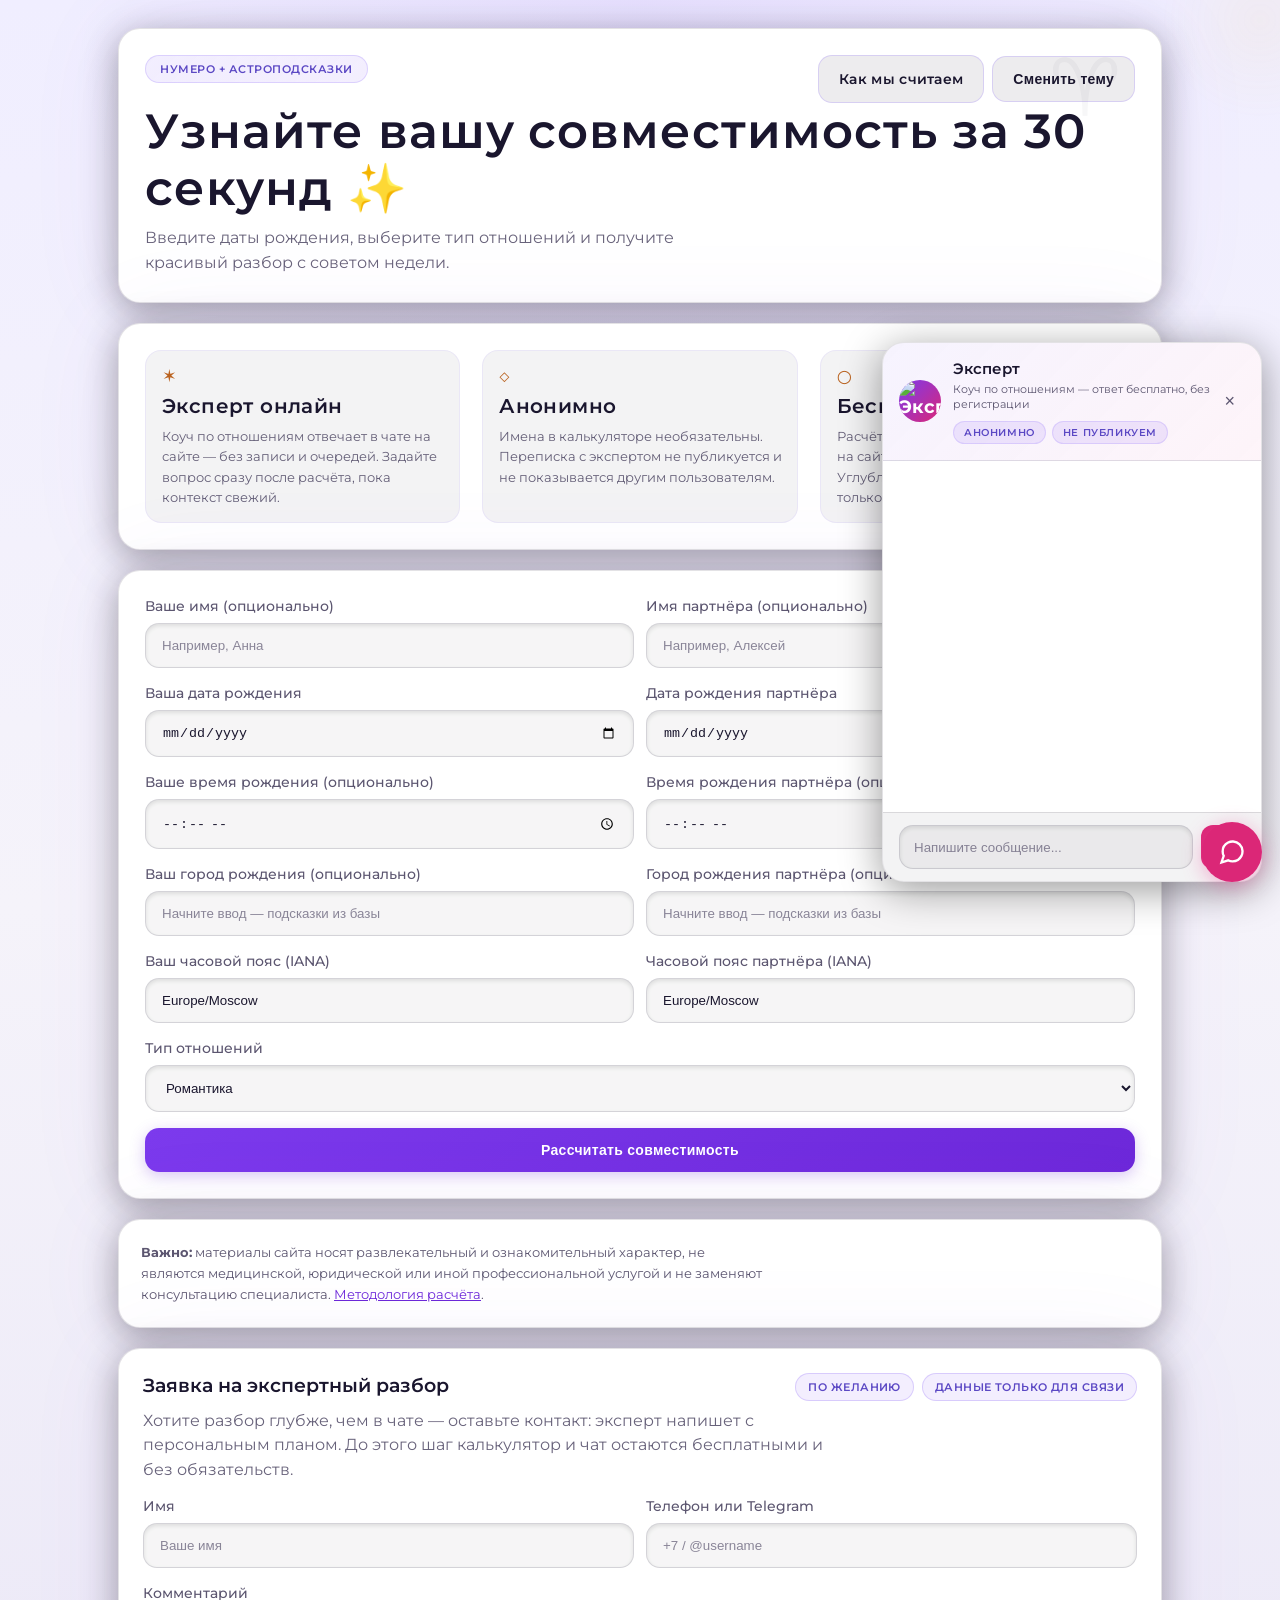
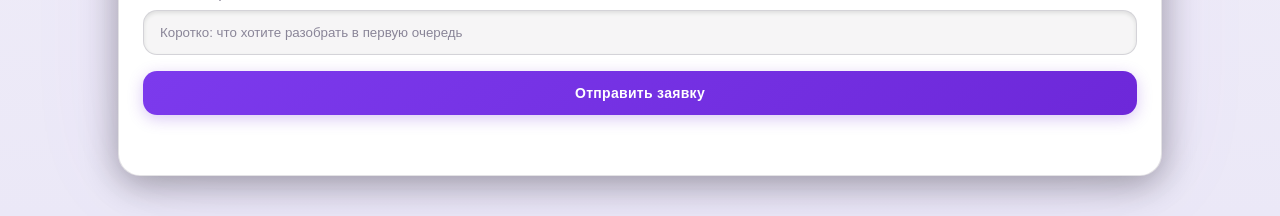
==== index.html @ fdc8dd28 "Add Vercel API functions 01" ====
<!doctype html>
<html lang="ru">
  <head>
    <meta charset="UTF-8" />
    <meta name="viewport" content="width=device-width, initial-scale=1.0" />
    <title>Калькулятор совместимости по дате рождения — астрология и нумерология</title>
    <meta
      name="description"
      content="Бесплатный расчёт совместимости пары: Swiss Ephemeris, аспекты планет, нумерология и китайский гороскоп. Совместимость по дате рождения онлайн."
    />
    <meta name="keywords" content="совместимость по дате рождения, синастрия онлайн, калькулятор совместимости, гороскоп совместимости, астрология пары" />
    <link rel="canonical" href="./index.html" />
    <meta property="og:title" content="Калькулятор совместимости по дате рождения" />
    <meta property="og:description" content="Расчёт совместимости: эфемериды, аспекты планет, нумерология и китайский цикл." />
    <meta property="og:type" content="website" />
    <meta name="twitter:card" content="summary_large_image" />
    <script type="application/ld+json">
      {
        "@context": "https://schema.org",
        "@graph": [
          {
            "@type": "WebApplication",
            "name": "Калькулятор совместимости по дате рождения",
            "applicationCategory": "LifestyleApplication",
            "operatingSystem": "Any",
            "offers": { "@type": "Offer", "price": "0", "priceCurrency": "RUB" },
            "description": "Онлайн-калькулятор совместимости пары с астрологическим расчётом по Swiss Ephemeris, нумерологией и китайским гороскопом."
          },
          {
            "@type": "FAQPage",
            "mainEntity": [
              {
                "@type": "Question",
                "name": "Нужно ли указывать время рождения?",
                "acceptedAnswer": {
                  "@type": "Answer",
                  "text": "Время необязательно: без него расчёт использует полдень по выбранному часовому поясу. Для более точных положений Луны и быстрых планет лучше указать время и верный часовой пояс."
                }
              },
              {
                "@type": "Question",
                "name": "Насколько точен результат?",
                "acceptedAnswer": {
                  "@type": "Answer",
                  "text": "Результат носит развлекательный и самопознавательный характер. Это не медицинское или юридическое заключение и не замена профессиональной психотерапии."
                }
              },
              {
                "@type": "Question",
                "name": "Как считается совместимость?",
                "acceptedAnswer": {
                  "@type": "Answer",
                  "text": "Используются эфемериды Swiss Ephemeris, аспекты между планетами двух карт, стихии знаков Солнца, нумерология и китайский цикл года. Подробности на странице «Как мы считаем»."
                }
              }
            ]
          }
        ]
      }
    </script>
    <link rel="preconnect" href="https://fonts.googleapis.com" />
    <link rel="preconnect" href="https://fonts.gstatic.com" crossorigin />
    <link
      href="https://fonts.googleapis.com/css2?family=Montserrat:ital,wght@0,400;0,500;0,600;0,700;1,400;1,500;1,600&display=swap"
      rel="stylesheet"
    />
    <script src="https://cdn.jsdelivr.net/npm/chart.js"></script>
    <script src="https://cdn.jsdelivr.net/npm/html2canvas@1.4.1/dist/html2canvas.min.js"></script>
    <script src="https://cdn.jsdelivr.net/npm/tsparticles@3/tsparticles.bundle.min.js"></script>
    <link rel="stylesheet" href="./styles.css" />
  </head>
  <body>
    <canvas id="particles"></canvas>
    <div class="decor-stars" id="decorStars"></div>
    <div class="decor-moon"></div>
    <main class="page">
      <section class="hero card no-print">
        <div class="hero-top">
          <p class="tag">Нумеро + астроподсказки</p>
          <div class="hero-actions">
            <a class="btn secondary" href="./methodology.html">Как мы считаем</a>
            <button id="themeToggle" class="btn secondary theme-toggle" type="button">
              Сменить тему
            </button>
          </div>
        </div>
        <h1>Узнайте вашу совместимость за 30 секунд ✨</h1>
        <p class="subtitle">
          Введите даты рождения, выберите тип отношений и получите красивый
          разбор с советом недели.
        </p>
      </section>

      <section class="expert-strip card no-print" aria-labelledby="expert-strip-title">
        <h2 id="expert-strip-title" class="visually-hidden">Почему остаются на сайте</h2>
        <div class="expert-strip-grid">
          <article class="expert-feature">
            <span class="expert-feature-icon" aria-hidden="true">✶</span>
            <h3 class="expert-feature-title">Эксперт онлайн</h3>
            <p class="expert-feature-text">
              Коуч по отношениям отвечает в чате на сайте — без записи и очередей. Задайте вопрос сразу после
              расчёта, пока контекст свежий.
            </p>
          </article>
          <article class="expert-feature">
            <span class="expert-feature-icon" aria-hidden="true">◇</span>
            <h3 class="expert-feature-title">Анонимно</h3>
            <p class="expert-feature-text">
              Имена в калькуляторе необязательны. Переписка с экспертом не публикуется и не показывается другим
              пользователям.
            </p>
          </article>
          <article class="expert-feature">
            <span class="expert-feature-icon" aria-hidden="true">○</span>
            <h3 class="expert-feature-title">Бесплатный первый шаг</h3>
            <p class="expert-feature-text">
              Расчёт совместимости и чат с экспертом на сайте — без оплаты и регистрации. Углублённый персональный
              разбор — только если сами оставите заявку.
            </p>
          </article>
        </div>
      </section>

      <section class="calculator card no-print">
        <form id="compatibilityForm" class="form">
          <div class="field-grid">
            <label class="field">
              <span>Ваше имя (опционально)</span>
              <input type="text" id="name1" placeholder="Например, Анна" />
            </label>
            <label class="field">
              <span>Имя партнёра (опционально)</span>
              <input type="text" id="name2" placeholder="Например, Алексей" />
            </label>
          </div>

          <div class="field-grid">
            <label class="field">
              <span>Ваша дата рождения</span>
              <input type="date" id="birth1" required />
            </label>
            <label class="field">
              <span>Дата рождения партнёра</span>
              <input type="date" id="birth2" required />
            </label>
          </div>
          <div class="field-grid">
            <label class="field">
              <span>Ваше время рождения (опционально)</span>
              <input type="time" id="birthTime1" />
            </label>
            <label class="field">
              <span>Время рождения партнёра (опционально)</span>
              <input type="time" id="birthTime2" />
            </label>
          </div>
          <div class="field-grid">
            <label class="field city-field">
              <span>Ваш город рождения (опционально)</span>
              <input type="text" id="city1" placeholder="Начните ввод — подсказки из базы" autocomplete="off" />
              <ul class="geo-suggest hidden" id="geoSuggest1" role="listbox"></ul>
            </label>
            <label class="field city-field">
              <span>Город рождения партнёра (опционально)</span>
              <input type="text" id="city2" placeholder="Начните ввод — подсказки из базы" autocomplete="off" />
              <ul class="geo-suggest hidden" id="geoSuggest2" role="listbox"></ul>
            </label>
          </div>
          <div class="field-grid">
            <label class="field">
              <span>Ваш часовой пояс (IANA)</span>
              <input type="text" id="timezone1" value="Europe/Moscow" required />
            </label>
            <label class="field">
              <span>Часовой пояс партнёра (IANA)</span>
              <input type="text" id="timezone2" value="Europe/Moscow" required />
            </label>
          </div>

          <label class="field">
            <span>Тип отношений</span>
            <select id="relationshipType">
              <option value="romance">Романтика</option>
              <option value="friendship">Дружба</option>
              <option value="business">Бизнес</option>
            </select>
          </label>

          <button type="submit" class="btn primary">
            Рассчитать совместимость
          </button>
        </form>
      </section>

      <section id="loaderSection" class="loader card hidden no-print" aria-live="polite">
        <div class="orb"></div>
        <h2>Считываем энергии...</h2>
        <p>Анализируем планеты, числа и ритмы вашей пары</p>
        <div class="progress"><div class="progress-bar" id="progressBar"></div></div>
      </section>

      <section id="resultSection" class="result card hidden">
        <header class="result-head">
          <div>
            <h2 id="resultTitle">💕 Совместимость: 0/100</h2>
            <p id="resultSubtitle"></p>
          </div>
          <div class="chart-wrap">
            <canvas id="scoreChart"></canvas>
          </div>
        </header>

        <div class="result-grid">
          <article class="info-block">
            <h3>🌟 Западная астрология</h3>
            <p id="westernText"></p>
          </article>
          <article class="info-block">
            <h3>🐉 Китайский гороскоп</h3>
            <p id="chineseText"></p>
          </article>
          <article class="info-block">
            <h3>🔢 Нумерология</h3>
            <p id="numerologyText"></p>
          </article>
          <article class="info-block">
            <h3>💫 Бонус-анализ</h3>
            <p id="bonusText"></p>
          </article>
        </div>

        <div class="result-grid">
          <article class="info-block">
            <h3>✅ Green Flags пары</h3>
            <ul id="greenFlagsList"></ul>
          </article>
          <article class="info-block">
            <h3>🚩 Red Flags пары</h3>
            <ul id="redFlagsList"></ul>
          </article>
          <article class="info-block">
            <h3>📊 Совместимость по сферам</h3>
            <p id="areasText"></p>
          </article>
          <article class="info-block">
            <h3>🌙 Лучшие дни месяца</h3>
            <div class="mini-chart-wrap">
              <canvas id="energyTrendChart"></canvas>
            </div>
            <ul id="bestDaysList"></ul>
          </article>
        </div>

        <div class="insights">
          <div>
            <h3>Сильные стороны</h3>
            <ul id="strengthsList"></ul>
          </div>
          <div>
            <h3>Зоны роста</h3>
            <ul id="growthList"></ul>
          </div>
          <div>
            <h3>Совет недели</h3>
            <p id="weeklyAdvice"></p>
          </div>
        </div>

        <div class="result-grid">
          <article class="info-block">
            <h3>🪐 Детали аспектов</h3>
            <p id="aspectsText"></p>
          </article>
          <article class="info-block">
            <h3>📈 Вектор совместимости</h3>
            <p id="vectorText"></p>
          </article>
          <article class="info-block">
            <h3>🗓️ Прогноз 3/6/12</h3>
            <p id="timelineText"></p>
          </article>
          <article class="info-block">
            <h3>🧭 Дополнительная динамика</h3>
            <p id="dynamicsText"></p>
          </article>
        </div>

        <div class="problem-solution">
          <h3>Что делать с частыми вопросами</h3>
          <div class="problem-grid">
            <article>
              <h4>«Мы ссоримся, но не понимаю почему»</h4>
              <p id="conflictTip"></p>
            </article>
            <article>
              <h4>«Есть ли серьёзные перспективы?»</h4>
              <p id="forecastTip"></p>
            </article>
            <article>
              <h4>«Интересно ради развлечения»</h4>
              <p id="funTip"></p>
            </article>
          </div>
        </div>

        <div class="pro-block">
          <h3>Что входит в расчёт на сервере</h3>
          <ul>
            <li>Эфемериды Swiss Ephemeris: Луна, Меркурий, Венера, Марс, Юпитер, Сатурн и аспекты между картами</li>
            <li>Стихии знаков Солнца и нумерология (ЧЖП, судьба по имени)</li>
            <li>Китайский цикл года и блоки по сферам отношений</li>
          </ul>
        </div>

        <div class="actions">
          <button id="shareBtn" class="btn secondary" type="button">Поделиться ссылкой</button>
          <button id="copyLinkBtn" class="btn secondary" type="button">Копировать ссылку на расчёт</button>
          <button id="printPdfBtn" class="btn secondary" type="button">Печать / PDF</button>
          <button id="downloadPngBtn" class="btn secondary" type="button">Скачать PNG</button>
          <button id="expertBtn" class="btn accent" type="button">
            Полный разбор у эксперта (заявка)
          </button>
        </div>
        <p class="freemium-hint">
          Расчёт и карточка результата — бесплатно. Чат с экспертом на сайте — тоже без оплаты: можно уточнить сомнения
          и не уходить с пустыми руками. Углублённый разбор «под ключ» — по желанию, через заявку; PNG и печать для
          сохранения снимка результата.
        </p>
      </section>

      <footer class="site-disclaimer card">
        <p>
          <strong>Важно:</strong> материалы сайта носят развлекательный и ознакомительный характер, не являются
          медицинской, юридической или иной профессиональной услугой и не заменяют консультацию специалиста.
          <a href="./methodology.html">Методология расчёта</a>.
        </p>
      </footer>

      <section class="crm card no-print">
        <div class="crm-head">
          <h3>Заявка на экспертный разбор</h3>
          <div class="trust-pills" role="list">
            <span class="trust-pill" role="listitem">По желанию</span>
            <span class="trust-pill" role="listitem">Данные только для связи</span>
          </div>
        </div>
        <p class="subtitle crm-lead">
          Хотите разбор глубже, чем в чате — оставьте контакт: эксперт напишет с персональным планом. До этого шаг
          калькулятор и чат остаются бесплатными и без обязательств.
        </p>
        <form id="crmForm" class="form">
          <div class="field-grid">
            <label class="field">
              <span>Имя</span>
              <input type="text" id="crmName" required placeholder="Ваше имя" />
            </label>
            <label class="field">
              <span>Телефон или Telegram</span>
              <input type="text" id="crmContact" required placeholder="+7 / @username" />
            </label>
          </div>
          <label class="field">
            <span>Комментарий</span>
            <input
              type="text"
              id="crmMessage"
              placeholder="Коротко: что хотите разобрать в первую очередь"
            />
          </label>
          <button type="submit" class="btn primary">Отправить заявку</button>
          <p id="crmStatus" class="status-text"></p>
        </form>
      </section>

      <div id="chatHint" class="chat-hint no-print">
        Эксперт онлайн · бесплатно · можно без имени в расчёте
      </div>
      <button id="chatToggle" class="chat-toggle no-print" aria-label="Открыть чат">
        <svg viewBox="0 0 24 24" width="28" height="28" fill="none" stroke="currentColor" stroke-width="2">
          <path d="M21 11.5a8.38 8.38 0 0 1-.9 3.8 8.5 8.5 0 0 1-7.6 4.7 8.38 8.38 0 0 1-3.8-.9L3 21l1.9-5.7a8.38 8.38 0 0 1-.9-3.8 8.5 8.5 0 0 1 4.7-7.6 8.38 8.38 0 0 1 3.8-.9h.5a8.48 8.48 0 0 1 8 8v.5z"/>
        </svg>
      </button>

      <div id="chatPanel" class="chat-panel hidden no-print" aria-live="polite">
        <header class="chat-header">
          <div class="chat-avatar">
            <img src="https://images.unsplash.com/photo-1573496359142-b8d87734a5a2?w=100&h=100&fit=crop&crop=face" alt="Эксперт" />
          </div>
          <div class="chat-title">
            <h4>Эксперт</h4>
            <p>Коуч по отношениям — ответ бесплатно, без регистрации</p>
            <div class="chat-trust-row" aria-hidden="true">
              <span class="chat-trust-pill">Анонимно</span>
              <span class="chat-trust-pill">Не публикуем</span>
            </div>
          </div>
          <button id="chatClose" class="chat-close">×</button>
        </header>
        <div id="chatMessages" class="chat-messages"></div>
        <form id="chatForm" class="chat-input">
          <input type="text" id="chatInput" placeholder="Напишите сообщение..." />
          <button type="submit" class="chat-send" aria-label="Отправить">
            <svg viewBox="0 0 24 24" width="20" height="20" fill="none" stroke="currentColor" stroke-width="2">
              <line x1="22" y1="2" x2="11" y2="13"/><polygon points="22 2 15 22 11 13 2 9 22 2"/>
            </svg>
          </button>
        </form>
      </div>
    </main>

    <script src="./script.js"></script>
  </body>
</html>
---- styles.css ----
:root {
  --font-body: "Montserrat", system-ui, -apple-system, sans-serif;
  --bg: #06040e;
  --bg-grad-1: #0c0722;
  --bg-grad-2: #10082c;
  --card: rgba(18, 12, 42, 0.88);
  --text: #ebe7f7;
  --muted: #9a94b8;
  --card-border: rgba(167, 139, 250, 0.14);
  --soft-surface: rgba(139, 92, 246, 0.07);
  --input-bg: rgba(255, 255, 255, 0.045);
  --input-border: rgba(167, 139, 250, 0.22);
  --secondary-btn-bg: rgba(139, 92, 246, 0.12);
  --secondary-btn-text: #ebe7f7;
  --tag-text: #d4c4ff;
  --primary: #b19cff;
  --primary-glow: #9b7bed;
  --accent: #f472b6;
  --accent-glow: #ec4899;
  --ok: #34d399;
  --danger: #fb923c;
  --gold: #e8c76a;
  --violet: #9b7bed;
  --mystic-glow: rgba(155, 123, 237, 0.12);
  --radius-card: 22px;
  --space-page: clamp(16px, 4vw, 28px);
}

[data-theme="light"] {
  --bg: #f5f3fa;
  --bg-grad-1: #f0eeff;
  --bg-grad-2: #e8e5ff;
  --card: #ffffff;
  --text: #1a162e;
  --muted: #5c5670;
  --card-border: rgba(26, 22, 46, 0.12);
  --soft-surface: rgba(26, 22, 46, 0.05);
  --input-bg: rgba(26, 22, 46, 0.04);
  --input-border: rgba(26, 22, 46, 0.15);
  --secondary-btn-bg: rgba(26, 22, 46, 0.08);
  --secondary-btn-text: #1a162e;
  --tag-text: #5b48c4;
  --primary: #6d28d9;
  --primary-glow: #7c3aed;
  --accent: #be185d;
  --accent-glow: #db2777;
  --ok: #047857;
  --danger: #c2410c;
  --gold: #b45309;
  --violet: #6d28d9;
}

* {
  box-sizing: border-box;
}

body {
  margin: 0;
  font-family: var(--font-body);
  background:
    radial-gradient(ellipse 100% 70% at 50% -15%, var(--mystic-glow), transparent 55%),
    radial-gradient(ellipse 60% 45% at 100% 30%, rgba(236, 72, 153, 0.06), transparent),
    radial-gradient(ellipse 50% 40% at 0% 80%, rgba(139, 92, 246, 0.08), transparent),
    linear-gradient(165deg, var(--bg-grad-1) 0%, var(--bg) 42%, #030208 100%);
  color: var(--text);
  min-height: 100vh;
  min-height: 100dvh;
  transition: background 0.4s ease, color 0.3s ease;
  text-align: start;
  text-rendering: optimizeLegibility;
  -webkit-font-smoothing: antialiased;
  padding-left: env(safe-area-inset-left, 0);
  padding-right: env(safe-area-inset-right, 0);
}

[data-theme="light"] body {
  background:
    radial-gradient(ellipse 90% 60% at 50% 0%, rgba(139, 92, 246, 0.08), transparent 50%),
    linear-gradient(180deg, var(--bg-grad-1) 0%, var(--bg) 50%, #ebe8f7 100%);
}

.mystic-body {
  position: relative;
}

#particles {
  position: fixed;
  inset: 0;
  z-index: 0;
}

.page {
  position: relative;
  z-index: 1;
  max-width: 1100px;
  margin: 0 auto;
  padding: var(--space-page);
  padding-bottom: max(40px, env(safe-area-inset-bottom, 0px));
  display: grid;
  gap: clamp(14px, 3vw, 20px);
}

.inner-page {
  max-width: 720px;
  gap: clamp(12px, 2.5vw, 18px);
}

.inner-page-header {
  padding: clamp(18px, 4vw, 26px);
}

.nav-row {
  display: flex;
  justify-content: space-between;
  align-items: center;
  gap: 12px;
  flex-wrap: wrap;
  margin-bottom: 12px;
}

.nav-back {
  color: var(--muted);
  text-decoration: none;
  font-size: 14px;
  font-weight: 500;
  transition: color 0.2s ease;
}

.nav-back:hover {
  color: var(--primary);
}

.btn-compact {
  padding: 10px 16px;
  font-size: 13px;
}

.page-title {
  font-family: var(--font-body);
  font-weight: 600;
  font-size: clamp(1.85rem, 5.5vw, 2.5rem);
  letter-spacing: 0.02em;
  line-height: 1.2;
  margin-bottom: 12px;
  background: linear-gradient(135deg, var(--text) 0%, var(--gold) 120%);
  -webkit-background-clip: text;
  background-clip: text;
  color: transparent;
}

[data-theme="light"] .page-title {
  background: linear-gradient(135deg, #1a162e 0%, #6d28d9 100%);
  -webkit-background-clip: text;
  background-clip: text;
}

.prose-intro {
  text-align: start;
  max-width: 52ch;
}

.content-section {
  padding: clamp(16px, 3.5vw, 22px);
}

.section-heading {
  font-family: var(--font-body);
  font-size: clamp(1.35rem, 3.5vw, 1.55rem);
  font-weight: 600;
  letter-spacing: 0.03em;
  color: var(--gold);
  margin-bottom: 12px;
}

.prose {
  font-size: 15px;
  line-height: 1.65;
  color: var(--muted);
  text-align: start;
  max-width: 65ch;
}

.prose p {
  margin: 0 0 12px;
}

.prose p:last-child {
  margin-bottom: 0;
}

.prose strong {
  color: var(--text);
  font-weight: 600;
}

.inner-footer {
  padding: 16px 20px;
  text-align: start;
}

.muted-small {
  font-size: 14px;
  margin: 0;
}

.muted-small a {
  color: var(--primary);
  text-decoration: none;
  font-weight: 500;
}

.muted-small a:hover {
  text-decoration: underline;
}

.visually-hidden {
  position: absolute;
  width: 1px;
  height: 1px;
  padding: 0;
  margin: -1px;
  overflow: hidden;
  clip: rect(0, 0, 0, 0);
  white-space: nowrap;
  border: 0;
}

.expert-strip {
  padding: clamp(18px, 4vw, 26px);
  border: 1px solid rgba(167, 139, 250, 0.22);
  background: linear-gradient(
    155deg,
    rgba(139, 92, 246, 0.12) 0%,
    rgba(20, 14, 45, 0.65) 45%,
    rgba(236, 72, 153, 0.06) 100%
  );
}

.expert-strip-grid {
  display: grid;
  grid-template-columns: repeat(3, 1fr);
  gap: clamp(14px, 3vw, 22px);
}

.expert-feature {
  position: relative;
  padding: 14px 14px 14px 16px;
  border-radius: 16px;
  background: var(--soft-surface);
  border: 1px solid rgba(167, 139, 250, 0.12);
  text-align: start;
}

.expert-feature-icon {
  display: inline-block;
  font-size: 1.1rem;
  color: var(--gold);
  opacity: 0.9;
  margin-bottom: 8px;
  letter-spacing: 0.08em;
}

.expert-feature-title {
  font-family: var(--font-body);
  font-size: clamp(1.05rem, 2.8vw, 1.22rem);
  font-weight: 600;
  letter-spacing: 0.02em;
  color: var(--text);
  margin: 0 0 8px;
}

.expert-feature-text {
  margin: 0;
  font-size: 13px;
  line-height: 1.58;
  color: var(--muted);
  opacity: 0.95;
}

.crm-head {
  display: flex;
  flex-wrap: wrap;
  align-items: flex-start;
  justify-content: space-between;
  gap: 12px;
  margin-bottom: 8px;
}

.crm-head h3 {
  margin: 0;
}

.trust-pills {
  display: flex;
  flex-wrap: wrap;
  gap: 8px;
  align-items: center;
}

.trust-pill {
  font-size: 11px;
  font-weight: 600;
  letter-spacing: 0.04em;
  text-transform: uppercase;
  padding: 6px 12px;
  border-radius: 999px;
  border: 1px solid rgba(167, 139, 250, 0.35);
  background: rgba(139, 92, 246, 0.1);
  color: var(--tag-text);
}

.crm-lead {
  margin-top: 6px !important;
}

.chat-trust-row {
  display: flex;
  flex-wrap: wrap;
  gap: 6px;
  margin-top: 8px;
}

.chat-trust-pill {
  font-size: 10px;
  font-weight: 600;
  letter-spacing: 0.06em;
  text-transform: uppercase;
  padding: 4px 10px;
  border-radius: 999px;
  border: 1px solid rgba(167, 139, 250, 0.28);
  background: rgba(139, 92, 246, 0.12);
  color: var(--tag-text);
}

@media (max-width: 768px) {
  .expert-strip-grid {
    grid-template-columns: 1fr;
  }

  .crm-head {
    flex-direction: column;
  }
}

.mystic-stars-static {
  position: fixed;
  inset: 0;
  pointer-events: none;
  z-index: 0;
  opacity: 0.5;
  background-image:
    radial-gradient(1.5px 1.5px at 12% 18%, rgba(255, 255, 255, 0.35), transparent),
    radial-gradient(1px 1px at 88% 42%, rgba(203, 186, 255, 0.4), transparent),
    radial-gradient(1px 1px at 40% 76%, rgba(255, 255, 255, 0.2), transparent),
    radial-gradient(1.5px 1.5px at 72% 88%, rgba(244, 182, 212, 0.25), transparent);
  background-size: 100% 100%;
}

[data-theme="light"] .mystic-stars-static {
  opacity: 0.25;
}

.card {
  background: var(--card);
  border: 1px solid var(--card-border);
  border-radius: var(--radius-card);
  backdrop-filter: blur(14px);
  -webkit-backdrop-filter: blur(14px);
  box-shadow:
    0 8px 36px rgba(0, 0, 0, 0.35),
    0 0 100px rgba(139, 92, 246, 0.07),
    inset 0 1px 0 rgba(255, 255, 255, 0.06);
}

.hero {
  position: relative;
  overflow: hidden;
}

.hero,
.calculator,
.loader,
.result {
  padding: clamp(18px, 4vw, 26px);
}

.tag {
  display: inline-block;
  background: linear-gradient(135deg, rgba(167, 139, 250, 0.15), rgba(139, 92, 246, 0.1));
  border: 1px solid rgba(167, 139, 250, 0.3);
  color: var(--tag-text);
  border-radius: 999px;
  padding: 6px 14px;
  font-size: 11px;
  font-weight: 600;
  letter-spacing: 0.5px;
  text-transform: uppercase;
  margin-bottom: 8px;
}

.hero-top {
  display: flex;
  justify-content: space-between;
  align-items: flex-start;
  gap: 10px;
}

.hero-actions {
  display: flex;
  gap: 8px;
  flex-wrap: wrap;
  align-items: center;
  justify-content: flex-end;
}

.hero-actions .btn {
  text-decoration: none;
  display: inline-flex;
  align-items: center;
}

.theme-toggle {
  white-space: nowrap;
}

.city-field {
  position: relative;
}

.geo-suggest {
  position: absolute;
  left: 0;
  right: 0;
  top: 100%;
  margin: 4px 0 0;
  padding: 4px 0;
  list-style: none;
  background: var(--card);
  border: 1px solid var(--card-border);
  border-radius: 10px;
  z-index: 25;
  max-height: 220px;
  overflow-y: auto;
  box-shadow: 0 12px 32px rgba(0, 0, 0, 0.35);
}

.geo-suggest li {
  padding: 8px 14px;
  cursor: pointer;
  font-size: 14px;
  line-height: 1.35;
}

.geo-suggest li:hover,
.geo-suggest li:focus {
  background: var(--soft-surface);
}

.site-disclaimer {
  font-size: 13px;
  color: var(--muted);
  line-height: 1.6;
  text-align: start;
}

.site-disclaimer.card {
  padding: clamp(16px, 3vw, 22px);
}

.site-disclaimer p {
  margin: 0;
  max-width: 70ch;
}

.site-disclaimer a {
  color: var(--primary);
}

.freemium-hint {
  font-size: 13px;
  color: var(--muted);
  margin-top: 12px;
  line-height: 1.55;
  text-align: start;
  max-width: 65ch;
}

@media print {
  #particles,
  .decor-stars,
  .decor-moon,
  .no-print {
    display: none !important;
  }

  body {
    background: #fff !important;
    color: #1a162e !important;
  }

  .page-title {
    color: #1a162e !important;
    background: none !important;
    -webkit-background-clip: unset !important;
    background-clip: unset !important;
  }

  .page {
    max-width: 100%;
    padding: 12px;
  }

  #resultSection {
    break-inside: avoid;
    box-shadow: none !important;
    border: 1px solid #ccc !important;
  }

  .result .info-block,
  .result .insights,
  .result .problem-solution {
    break-inside: avoid;
  }
}

h1,
h2,
h3,
h4,
p {
  margin: 0;
}

h1 {
  font-family: var(--font-body);
  font-size: clamp(30px, 5vw, 48px);
  font-weight: 600;
  margin-bottom: 10px;
  line-height: 1.18;
  letter-spacing: 0.02em;
  color: var(--text);
  transition: color 0.3s ease;
}

h2 {
  font-family: var(--font-body);
  font-weight: 600;
  color: var(--text);
  letter-spacing: 0.02em;
}

h3 {
  font-family: var(--font-body);
  font-weight: 600;
  font-size: 1.2rem;
  color: var(--text);
}

.info-block h3,
.insights > div h3 {
  color: var(--gold);
}

.subtitle {
  color: var(--muted);
  max-width: 52ch;
  opacity: 0.92;
  text-align: start;
  line-height: 1.55;
  font-size: clamp(14px, 2.5vw, 16px);
}

.field span {
  color: var(--muted);
  font-size: 14px;
  font-weight: 500;
  transition: color 0.3s ease;
}

.info-block p {
  margin-top: 8px;
  color: var(--muted);
  opacity: 0.92;
  line-height: 1.62;
  text-align: start;
  hyphens: auto;
}

.insights > div p,
.insights ul li,
.problem-grid article p,
.problem-grid h4 {
  color: var(--muted);
  opacity: 0.92;
}

.insights > div p,
.problem-grid article p {
  text-align: start;
  line-height: 1.58;
}

.form {
  display: grid;
  gap: 16px;
}

.field-grid {
  display: grid;
  grid-template-columns: repeat(auto-fit, minmax(220px, 1fr));
  gap: 12px;
}

.field {
  display: grid;
  gap: 8px;
}

input,
select {
  width: 100%;
  border-radius: 14px;
  border: 1px solid var(--input-border);
  background: var(--input-bg);
  color: var(--text);
  padding: 14px 16px;
  transition: all 0.3s ease;
  box-shadow: inset 0 2px 4px rgba(0, 0, 0, 0.1);
  -webkit-transition: background 0.3s ease, color 0.3s ease, border-color 0.3s ease;
}

input::placeholder {
  color: var(--muted);
  opacity: 0.7;
}

input:hover,
select:hover {
  border-color: rgba(167, 139, 250, 0.4);
  box-shadow: 0 0 20px rgba(139, 92, 246, 0.15), inset 0 2px 4px rgba(0, 0, 0, 0.1);
}

input:focus,
select:focus {
  border-color: var(--primary-glow);
  outline: none;
  box-shadow: 
    0 0 0 3px rgba(139, 92, 246, 0.2),
    0 0 30px rgba(139, 92, 246, 0.2),
    inset 0 2px 4px rgba(0, 0, 0, 0.1);
}

input::placeholder {
  color: var(--muted);
  opacity: 0.7;
}

select option {
  color: #171b38;
  background: #ffffff;
}

[data-theme="light"] select option {
  color: #1a162e;
  background: #ffffff;
}

input:focus,
select:focus,
button:focus {
  outline: 2px solid rgba(138, 107, 255, 0.6);
  outline-offset: 2px;
}

.btn {
  border: none;
  border-radius: 14px;
  padding: 14px 20px;
  color: #fff;
  font-weight: 600;
  font-size: 14px;
  letter-spacing: 0.3px;
  cursor: pointer;
  transition: all 0.3s cubic-bezier(0.4, 0, 0.2, 1);
  position: relative;
  overflow: hidden;
}

.btn::before {
  content: '';
  position: absolute;
  inset: 0;
  background: linear-gradient(135deg, rgba(255,255,255,0.2) 0%, transparent 50%);
  opacity: 0;
  transition: opacity 0.3s ease;
}

.btn:hover {
  transform: translateY(-2px);
  box-shadow: 0 8px 25px rgba(139, 92, 246, 0.35);
}

.btn:hover::before {
  opacity: 1;
}

.primary {
  background: linear-gradient(135deg, var(--primary-glow), var(--primary));
  box-shadow: 0 4px 15px rgba(139, 92, 246, 0.3);
}

[data-theme="light"] .primary {
  box-shadow: 0 4px 15px rgba(109, 40, 217, 0.25);
}

.secondary {
  background: var(--secondary-btn-bg);
  color: var(--secondary-btn-text);
  border: 1px solid rgba(167, 139, 250, 0.3);
}

.secondary:hover {
  border-color: rgba(167, 139, 250, 0.6);
  box-shadow: 0 8px 25px rgba(139, 92, 246, 0.2);
}

.accent {
  background: linear-gradient(135deg, var(--accent-glow), #db2777);
  box-shadow: 0 4px 15px rgba(236, 72, 153, 0.3);
}

.loader {
  text-align: center;
}

.orb {
  width: 80px;
  height: 80px;
  border-radius: 50%;
  margin: 6px auto 14px;
  background: radial-gradient(circle, #fff 0%, #cbb8ff 30%, #a78bfa 60%, transparent 100%);
  box-shadow: 
    0 0 30px rgba(167, 139, 250, 0.6),
    0 0 60px rgba(139, 92, 246, 0.4),
    0 0 100px rgba(139, 92, 246, 0.2);
  animation: pulse 2s infinite ease-in-out, rotate-glow 8s infinite linear;
  position: relative;
}

.orb::after {
  content: '';
  position: absolute;
  inset: -10px;
  border-radius: 50%;
  background: radial-gradient(circle, rgba(167, 139, 250, 0.3) 0%, transparent 70%);
  animation: orb-pulse 2s infinite ease-in-out;
}

.progress {
  width: min(420px, 100%);
  margin: 14px auto 0;
  background: var(--soft-surface);
  border-radius: 999px;
  overflow: hidden;
  height: 10px;
  transition: background 0.3s ease;
}

.progress-bar {
  width: 0%;
  height: 100%;
  border-radius: inherit;
  background: linear-gradient(90deg, var(--primary), var(--gold));
  box-shadow: 0 0 20px var(--primary-glow);
  transition: width 0.2s ease;
}

.result-head {
  display: flex;
  gap: 14px;
  justify-content: space-between;
  align-items: center;
  flex-wrap: wrap;
  margin: calc(-1 * clamp(18px, 4vw, 26px)) calc(-1 * clamp(18px, 4vw, 26px)) 18px;
  padding: clamp(16px, 3vw, 22px) clamp(18px, 4vw, 26px);
  background: linear-gradient(145deg, rgba(155, 123, 237, 0.1), rgba(251, 191, 36, 0.05));
  border-bottom: 1px solid var(--card-border);
  border-radius: var(--radius-card) var(--radius-card) 0 0;
  text-align: start;
}

.result-head h2,
.result-head p {
  text-align: start;
}

.chart-wrap {
  width: 140px;
  height: 140px;
}

.result-grid {
  display: grid;
  grid-template-columns: repeat(auto-fit, minmax(230px, 1fr));
  gap: 12px;
  margin-bottom: 16px;
}

.info-block {
  background: var(--soft-surface);
  border-radius: 14px;
  padding: 12px;
}

.info-block p {
  margin-top: 7px;
  color: var(--muted);
}

.mini-chart-wrap {
  margin-top: 10px;
  height: 140px;
}

.insights {
  display: grid;
  grid-template-columns: repeat(auto-fit, minmax(220px, 1fr));
  gap: 12px;
  margin-bottom: 16px;
}

.insights > div {
  background: var(--soft-surface);
  border-radius: 14px;
  padding: 12px;
}

ul {
  margin: 10px 0 0;
  padding-left: 18px;
}

li {
  margin-bottom: 6px;
  color: var(--text);
  text-align: start;
  line-height: 1.5;
}

.problem-solution,
.pro-block {
  background: var(--soft-surface);
  border-radius: 14px;
  padding: 12px;
  margin-bottom: 14px;
}

.problem-grid {
  margin-top: 10px;
  display: grid;
  gap: 10px;
  grid-template-columns: repeat(auto-fit, minmax(220px, 1fr));
}

.problem-grid article {
  background: var(--soft-surface);
  border-radius: 12px;
  padding: 10px;
}

.problem-grid h4 {
  margin-bottom: 6px;
}

.problem-grid article p {
  color: var(--muted);
}

.actions {
  display: flex;
  flex-wrap: wrap;
  gap: 10px;
}

.crm {
  padding: 24px;
}

.crm .subtitle {
  margin: 8px 0 14px;
}

.status-text {
  color: var(--muted);
  min-height: 20px;
}

.status-text.success {
  color: var(--ok);
}

.status-text.error {
  color: var(--danger);
}

.hidden {
  display: none;
}

@keyframes pulse {
  0%,
  100% {
    transform: scale(1);
    opacity: 1;
  }
  50% {
    transform: scale(1.12);
    opacity: 0.85;
  }
}

@keyframes rotate-glow {
  0% {
    transform: rotate(0deg);
  }
  100% {
    transform: rotate(360deg);
  }
}

@keyframes orb-pulse {
  0%, 100% {
    transform: scale(1);
    opacity: 0.6;
  }
  50% {
    transform: scale(1.3);
    opacity: 0.3;
  }
}

.info-block {
  transition: transform 0.25s ease, box-shadow 0.25s ease;
}

@media (hover: hover) {
  .info-block:hover {
    transform: translateY(-3px);
    box-shadow: 0 12px 40px rgba(139, 92, 246, 0.15);
  }

  .insights > div:hover {
    transform: translateY(-3px);
    box-shadow: 0 12px 40px rgba(251, 191, 36, 0.1);
  }
}

.hero::before {
  content: '♈';
  position: absolute;
  top: 10px;
  right: 40px;
  font-size: 80px;
  opacity: 0.03;
  pointer-events: none;
}

.decor-stars {
  position: fixed;
  pointer-events: none;
  z-index: 0;
  inset: 0;
  opacity: 1;
  transition: opacity 0.4s ease;
}

[data-theme="light"] .decor-stars {
  opacity: 0.3;
}

.star {
  position: absolute;
  background: #fff;
  border-radius: 50%;
  animation: twinkle 3s infinite ease-in-out;
  transition: background 0.3s ease;
}

.decor-moon {
  position: fixed;
  top: -80px;
  right: -80px;
  width: 200px;
  height: 200px;
  background: radial-gradient(circle, rgba(251, 191, 36, 0.12) 0%, transparent 70%);
  border-radius: 50%;
  pointer-events: none;
  z-index: 0;
  filter: blur(2px);
  animation: moon-glow 15s infinite ease-in-out;
  transition: opacity 0.4s ease;
}

[data-theme="light"] .decor-moon {
  background: radial-gradient(circle, rgba(251, 191, 36, 0.06) 0%, transparent 70%);
}

@keyframes twinkle {
  0%, 100% { opacity: 0.2; transform: scale(1); }
  50% { opacity: 0.9; transform: scale(1.3); }
}

@keyframes moon-glow {
  0%, 100% { opacity: 0.5; transform: translate(0, 0); }
  50% { opacity: 0.8; transform: translate(-20px, 20px); }
}

@media (max-width: 768px) {
  .hero-top {
    flex-direction: column;
    align-items: stretch;
  }

  .hero-actions {
    justify-content: stretch;
    width: 100%;
  }

  .hero-actions .btn {
    flex: 1;
    justify-content: center;
    min-height: 44px;
    text-align: center;
  }

  .chart-wrap {
    margin-left: auto;
    margin-right: auto;
    width: min(160px, 46vw);
    height: min(160px, 46vw);
  }

  .result-head {
    flex-direction: column;
    align-items: stretch;
    gap: 14px;
  }

  .result-head .chart-wrap {
    align-self: center;
  }

  .actions .btn {
    flex: 1 1 calc(50% - 8px);
    justify-content: center;
    text-align: center;
    min-height: 46px;
  }

  .decor-moon {
    opacity: 0.45;
    transform: scale(0.82);
    right: -72px;
    top: -72px;
  }

  .hero::before {
    opacity: 0.02;
    font-size: 56px;
    right: 16px;
  }

  .field-grid {
    grid-template-columns: 1fr;
  }

  .problem-grid,
  .insights {
    grid-template-columns: 1fr;
  }

  .geo-suggest {
    font-size: 13px;
  }

  .mini-chart-wrap {
    height: 120px;
  }
}

@media (max-width: 480px) {
  .page {
    padding-left: max(14px, env(safe-area-inset-left));
    padding-right: max(14px, env(safe-area-inset-right));
  }

  .actions .btn {
    flex: 1 1 100%;
  }

  .nav-row {
    flex-direction: column;
    align-items: stretch;
  }

  .btn-compact {
    width: 100%;
    justify-content: center;
  }
}

.chat-toggle {
  position: fixed;
  bottom: max(18px, env(safe-area-inset-bottom));
  right: max(18px, env(safe-area-inset-right));
  width: 60px;
  height: 60px;
  border-radius: 50%;
  background: linear-gradient(135deg, var(--accent-glow), #db2777);
  border: none;
  color: #fff;
  cursor: pointer;
  box-shadow: 0 4px 20px rgba(236, 72, 153, 0.4);
  display: flex;
  align-items: center;
  justify-content: center;
  z-index: 10000;
  transition: all 0.3s ease;
  animation: chat-pulse 2s infinite ease-in-out;
}

@keyframes chat-pulse {
  0%, 100% { box-shadow: 0 4px 20px rgba(236, 72, 153, 0.4); }
  50% { box-shadow: 0 4px 30px rgba(236, 72, 153, 0.7); }
}

.chat-hint {
  position: fixed;
  bottom: calc(max(78px, env(safe-area-inset-bottom)) + 18px);
  right: max(18px, env(safe-area-inset-right));
  max-width: min(320px, calc(100vw - 96px));
  background: var(--card);
  border: 1px solid var(--card-border);
  padding: 10px 16px;
  border-radius: 12px;
  font-size: 12px;
  line-height: 1.45;
  color: var(--text);
  text-align: start;
  box-shadow: 0 4px 20px rgba(0, 0, 0, 0.3);
  z-index: 999;
  animation: hint-fade 4s ease-in-out forwards;
  animation-delay: 1.5s;
}

@keyframes hint-fade {
  0% { opacity: 1; transform: translateY(0); }
  100% { opacity: 0; transform: translateY(10px); pointer-events: none; }
}

.chat-toggle:hover {
  transform: scale(1.08);
  box-shadow: 0 8px 30px rgba(236, 72, 153, 0.5);
}

.chat-toggle svg {
  transition: transform 0.3s ease;
}

.chat-toggle:hover svg {
  transform: scale(1.1);
}

.chat-panel {
  position: fixed;
  bottom: max(18px, env(safe-area-inset-bottom));
  right: max(18px, env(safe-area-inset-right));
  width: 380px;
  max-width: calc(100vw - max(36px, env(safe-area-inset-left) + env(safe-area-inset-right)));
  height: 540px;
  max-height: calc(100vh - 100px);
  background: var(--card);
  border: 1px solid var(--card-border);
  border-radius: 22px;
  backdrop-filter: blur(12px);
  box-shadow: 0 8px 40px rgba(0, 0, 0, 0.4);
  display: flex;
  flex-direction: column;
  z-index: 9999;
  overflow: hidden;
}

.chat-header {
  display: flex;
  align-items: center;
  gap: 12px;
  padding: 16px;
  padding-right: 50px;
  background: linear-gradient(135deg, rgba(167, 139, 250, 0.1), rgba(236, 72, 153, 0.06));
  border-bottom: 1px solid var(--card-border);
  position: relative;
}

.chat-avatar {
  width: 42px;
  height: 42px;
  border-radius: 50%;
  background: linear-gradient(135deg, var(--primary-glow), var(--accent-glow));
  display: flex;
  align-items: center;
  justify-content: center;
  font-weight: 700;
  font-size: 18px;
  color: #fff;
  overflow: hidden;
}

.chat-avatar img {
  width: 100%;
  height: 100%;
  object-fit: cover;
}

.chat-title {
  flex: 1;
}

.chat-title h4 {
  font-size: 15px;
  font-weight: 600;
  color: var(--text);
}

.chat-title p {
  font-size: 11px;
  line-height: 1.4;
  margin-top: 4px;
  color: var(--muted);
}

.chat-close {
  background: none;
  border: none;
  color: var(--muted);
  cursor: pointer;
  padding: 10px 14px;
  border-radius: 8px;
  transition: all 0.2s ease;
  position: absolute;
  right: 12px;
  top: 50%;
  transform: translateY(-50%);
  font-size: 18px;
  line-height: 1;
}

.chat-close:hover {
  color: var(--text);
  background: var(--soft-surface);
}

.chat-messages {
  flex: 1;
  overflow-y: auto;
  padding: 16px;
  display: flex;
  flex-direction: column;
  gap: 12px;
}

.chat-message {
  max-width: 85%;
  padding: 12px 16px;
  border-radius: 18px;
  font-size: 14px;
  line-height: 1.5;
}

.chat-message.user {
  align-self: flex-end;
  background: linear-gradient(135deg, var(--primary-glow), var(--primary));
  color: #fff;
  border-bottom-right-radius: 4px;
}

.chat-message.assistant {
  align-self: flex-start;
  background: var(--soft-surface);
  color: var(--text);
  border-bottom-left-radius: 4px;
}

.chat-message.typing {
  color: var(--muted);
  font-style: normal;
  display: flex;
  align-items: center;
  gap: 6px;
  flex-wrap: wrap;
}

.typing-label {
  font-size: 13px;
  opacity: 0.9;
}

.typing-dots {
  display: inline-flex;
  gap: 2px;
  font-weight: 700;
  letter-spacing: 1px;
}

.typing-dots span {
  display: inline-block;
  animation: typing-bounce 1.1s ease-in-out infinite;
  opacity: 0.35;
}

.typing-dots span:nth-child(2) {
  animation-delay: 0.15s;
}

.typing-dots span:nth-child(3) {
  animation-delay: 0.3s;
}

@keyframes typing-bounce {
  0%,
  100% {
    opacity: 0.25;
    transform: translateY(0);
  }
  40% {
    opacity: 1;
    transform: translateY(-3px);
  }
}

.chat-send:disabled {
  opacity: 0.55;
  cursor: not-allowed;
  transform: none;
}

.chat-input input:disabled {
  opacity: 0.65;
}

.chat-input {
  display: flex;
  gap: 8px;
  padding: 12px 16px;
  background: var(--soft-surface);
  border-top: 1px solid var(--card-border);
}

.chat-input input {
  flex: 1;
  padding: 12px 14px;
}

.chat-send {
  width: 44px;
  height: 44px;
  border-radius: 12px;
  background: linear-gradient(135deg, var(--accent-glow), #db2777);
  border: none;
  color: #fff;
  cursor: pointer;
  display: flex;
  align-items: center;
  justify-content: center;
  transition: all 0.3s ease;
}

.chat-send:hover {
  transform: scale(1.05);
  box-shadow: 0 4px 15px rgba(236, 72, 153, 0.4);
}

@media (max-width: 560px) {
  .chat-panel:not(.hidden) {
    left: max(12px, env(safe-area-inset-left));
    right: max(12px, env(safe-area-inset-right));
    bottom: max(12px, env(safe-area-inset-bottom));
    width: auto !important;
    max-width: none;
    height: min(88dvh, 620px);
  }
}

.problem-solution h3 {
  font-family: var(--font-body);
  font-weight: 600;
  letter-spacing: 0.02em;
}

.crm .subtitle {
  text-align: start;
  max-width: 62ch;
}

.leads-shell {
  max-width: 800px;
}

.leads-intro {
  font-size: 14px;
  line-height: 1.58;
  color: var(--muted);
  text-align: start;
  margin-bottom: 16px;
}

.leads-intro code {
  font-size: 12px;
  word-break: break-all;
  color: var(--gold);
}

.lead-card {
  background: var(--soft-surface);
  border-radius: 14px;
  padding: 14px 16px;
  margin-bottom: 10px;
  border: 1px solid var(--card-border);
  font-size: 14px;
  line-height: 1.55;
  text-align: start;
}

.lead-card strong {
  color: var(--gold);
  font-weight: 600;
}

.leads-empty {
  color: var(--muted);
  font-style: italic;
  text-align: center;
  padding: 24px;
}
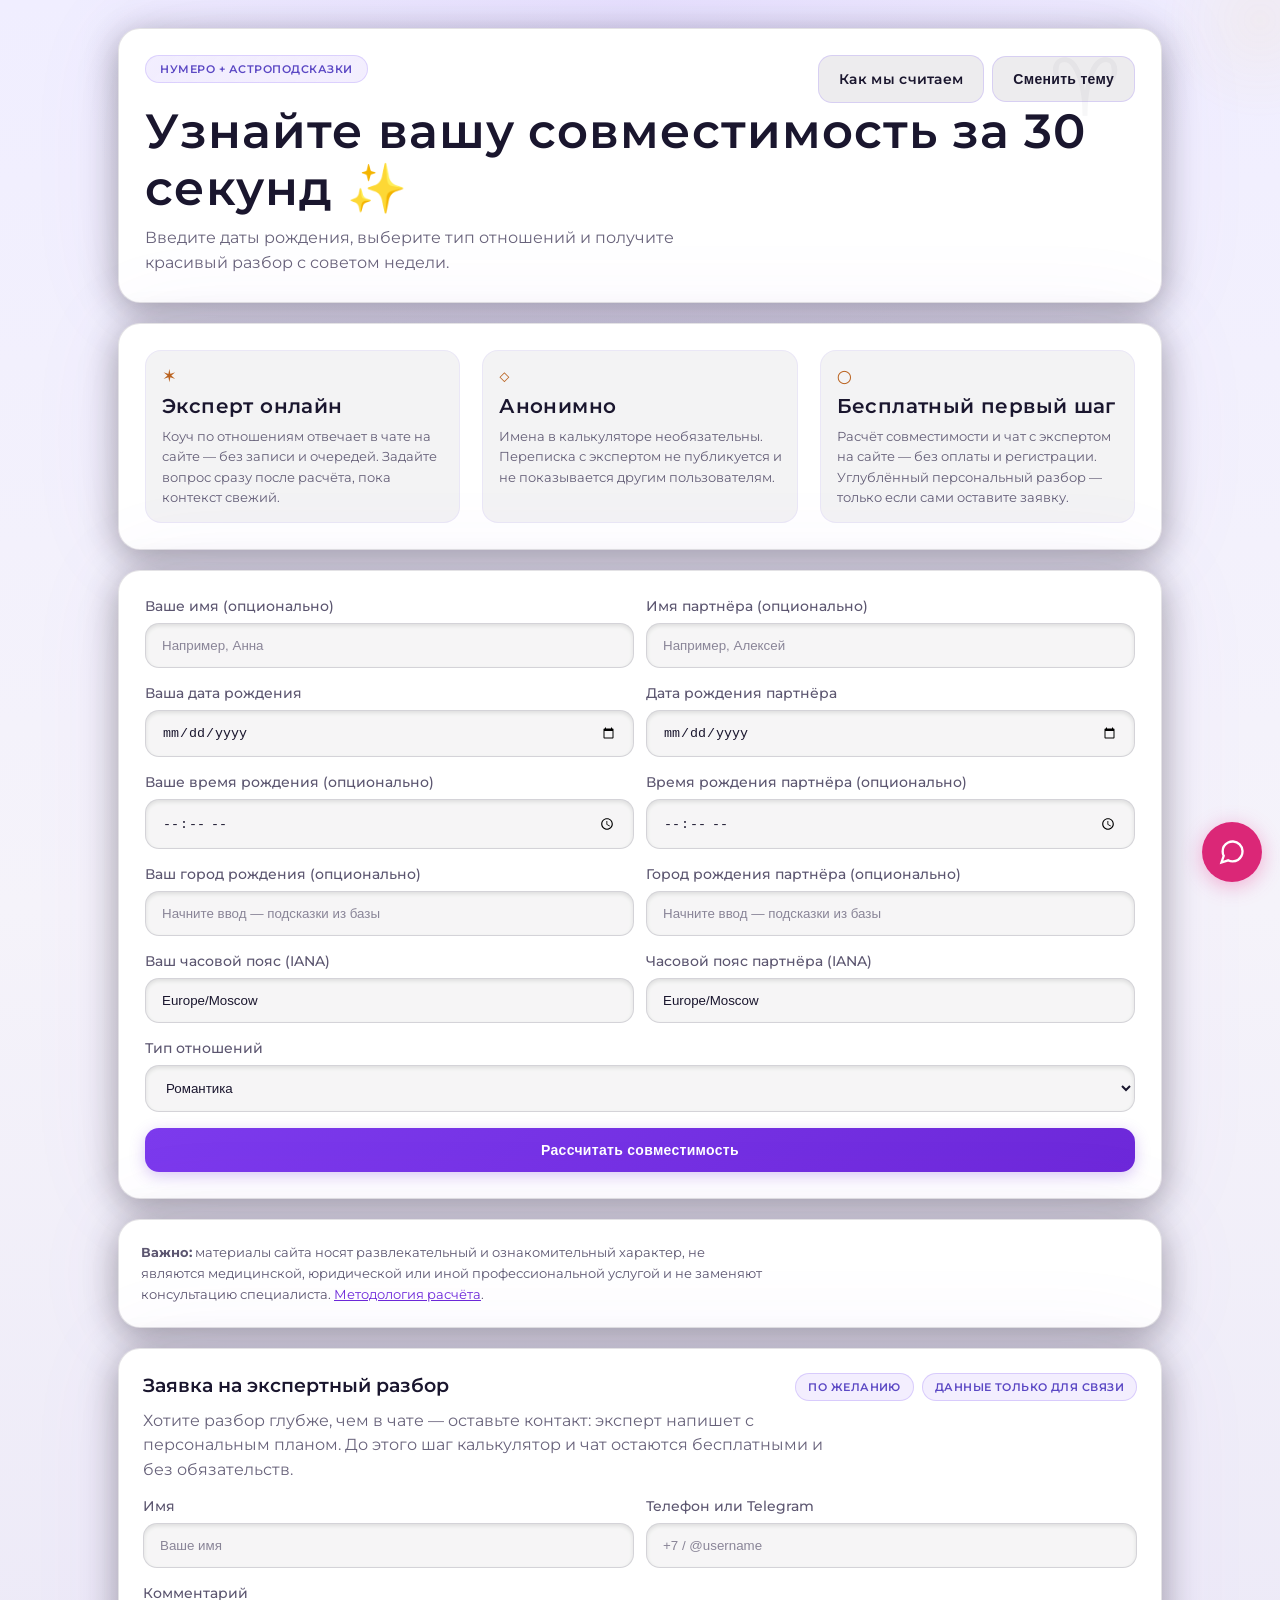
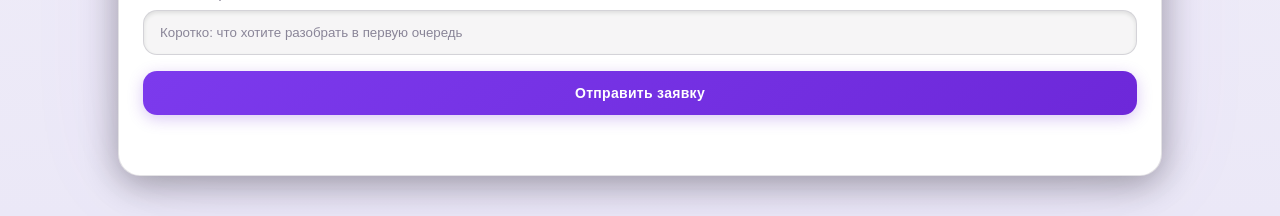
==== commit 1db08344: "Add Vercel API functions456456" ====
--- a/index.html
+++ b/index.html
@@ -10,6 +10,7 @@
     />
     <meta name="keywords" content="совместимость по дате рождения, синастрия онлайн, калькулятор совместимости, гороскоп совместимости, астрология пары" />
     <link rel="canonical" href="./index.html" />
+    <link rel="icon" href="./favicon.svg" type="image/svg+xml" />
     <meta property="og:title" content="Калькулятор совместимости по дате рождения" />
     <meta property="og:description" content="Расчёт совместимости: эфемериды, аспекты планет, нумерология и китайский цикл." />
     <meta property="og:type" content="website" />
--- a/styles.css
+++ b/styles.css
@@ -1190,6 +1190,10 @@
   overflow: hidden;
 }
 
+.chat-panel.hidden {
+  display: none !important;
+}
+
 .chat-header {
   display: flex;
   align-items: center;
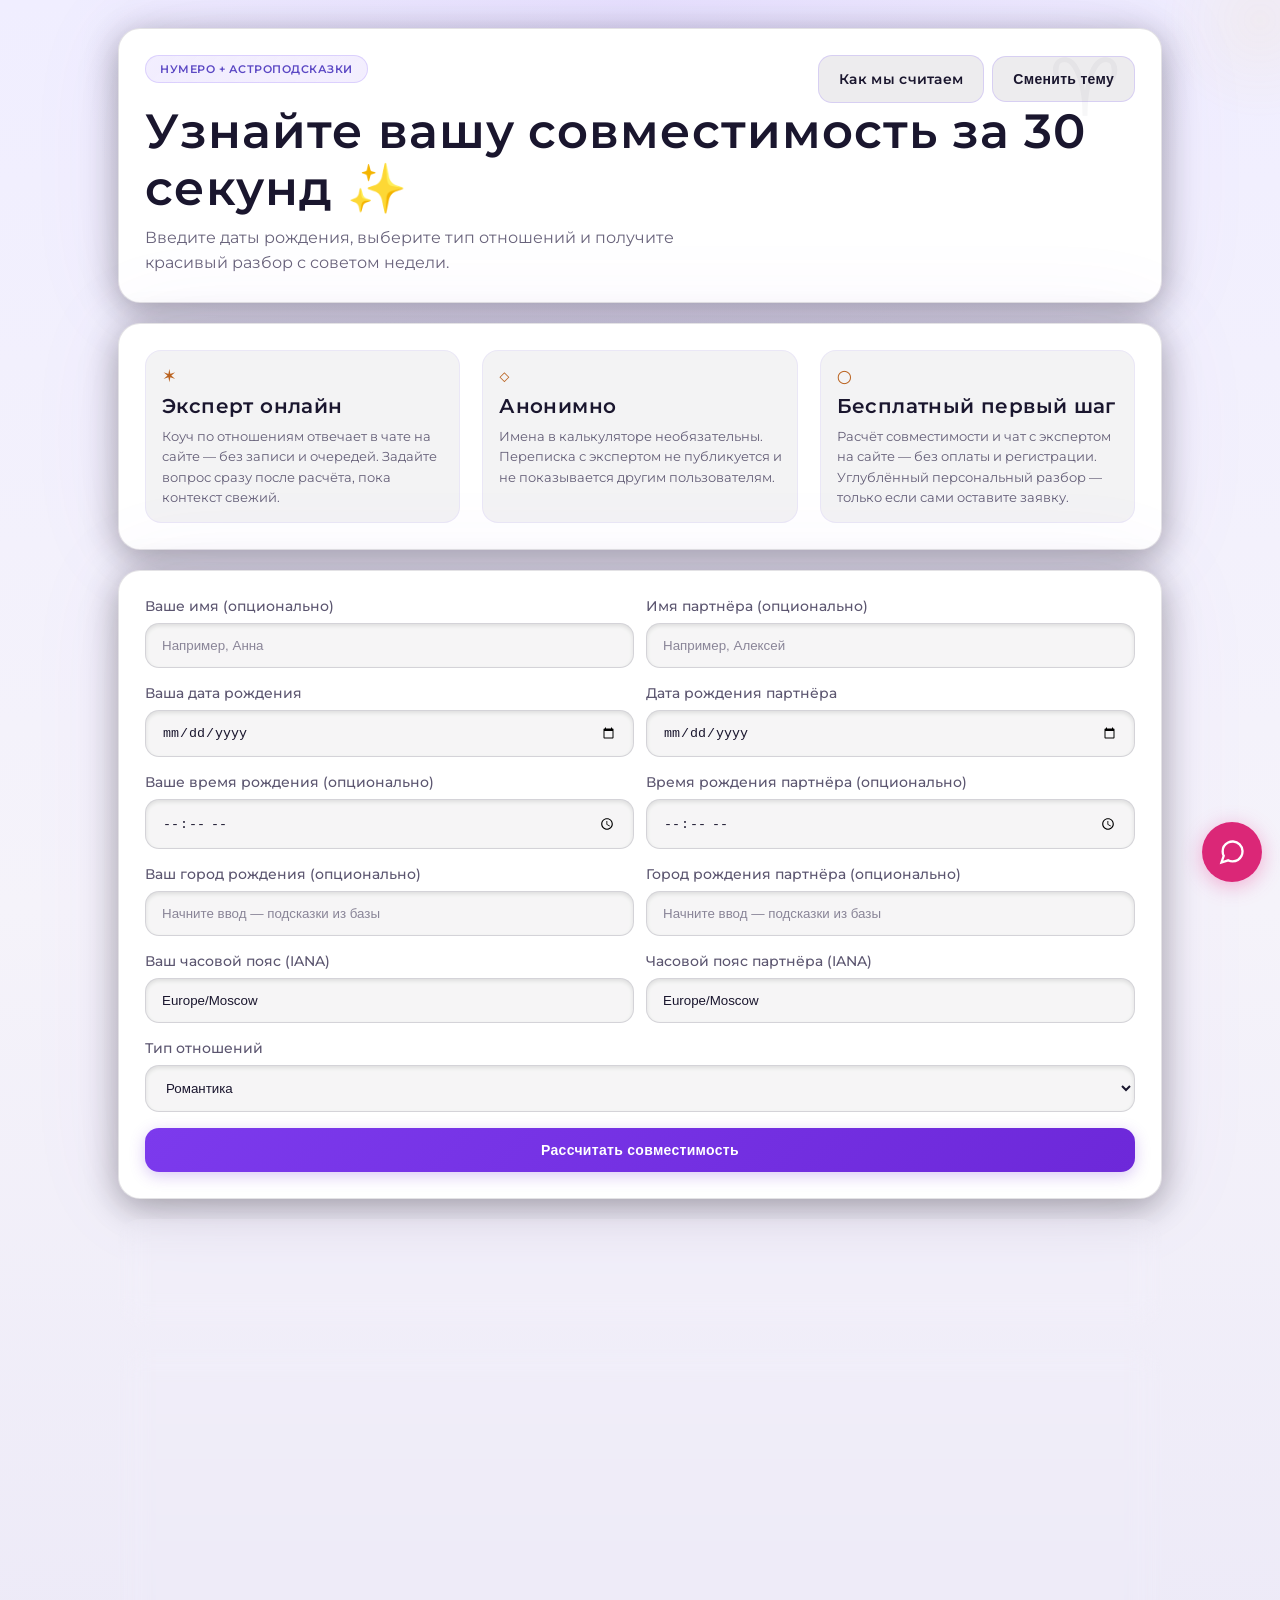
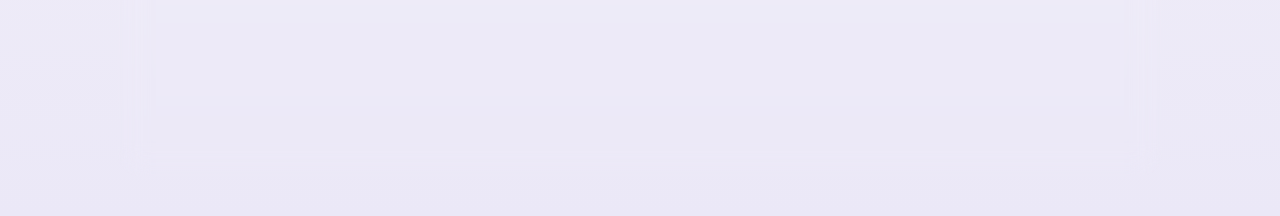
==== commit a9bba666: "favicon1" ====
--- a/index.html
+++ b/index.html
@@ -10,7 +10,8 @@
     />
     <meta name="keywords" content="совместимость по дате рождения, синастрия онлайн, калькулятор совместимости, гороскоп совместимости, астрология пары" />
     <link rel="canonical" href="./index.html" />
-    <link rel="icon" href="./favicon.svg" type="image/svg+xml" />
+    <link rel="icon" type="image/svg+xml" href="[data-uri]" />
+    <link rel="icon" href="favicon.svg" type="image/svg+xml" sizes="any" />
     <meta property="og:title" content="Калькулятор совместимости по дате рождения" />
     <meta property="og:description" content="Расчёт совместимости: эфемериды, аспекты планет, нумерология и китайский цикл." />
     <meta property="og:type" content="website" />
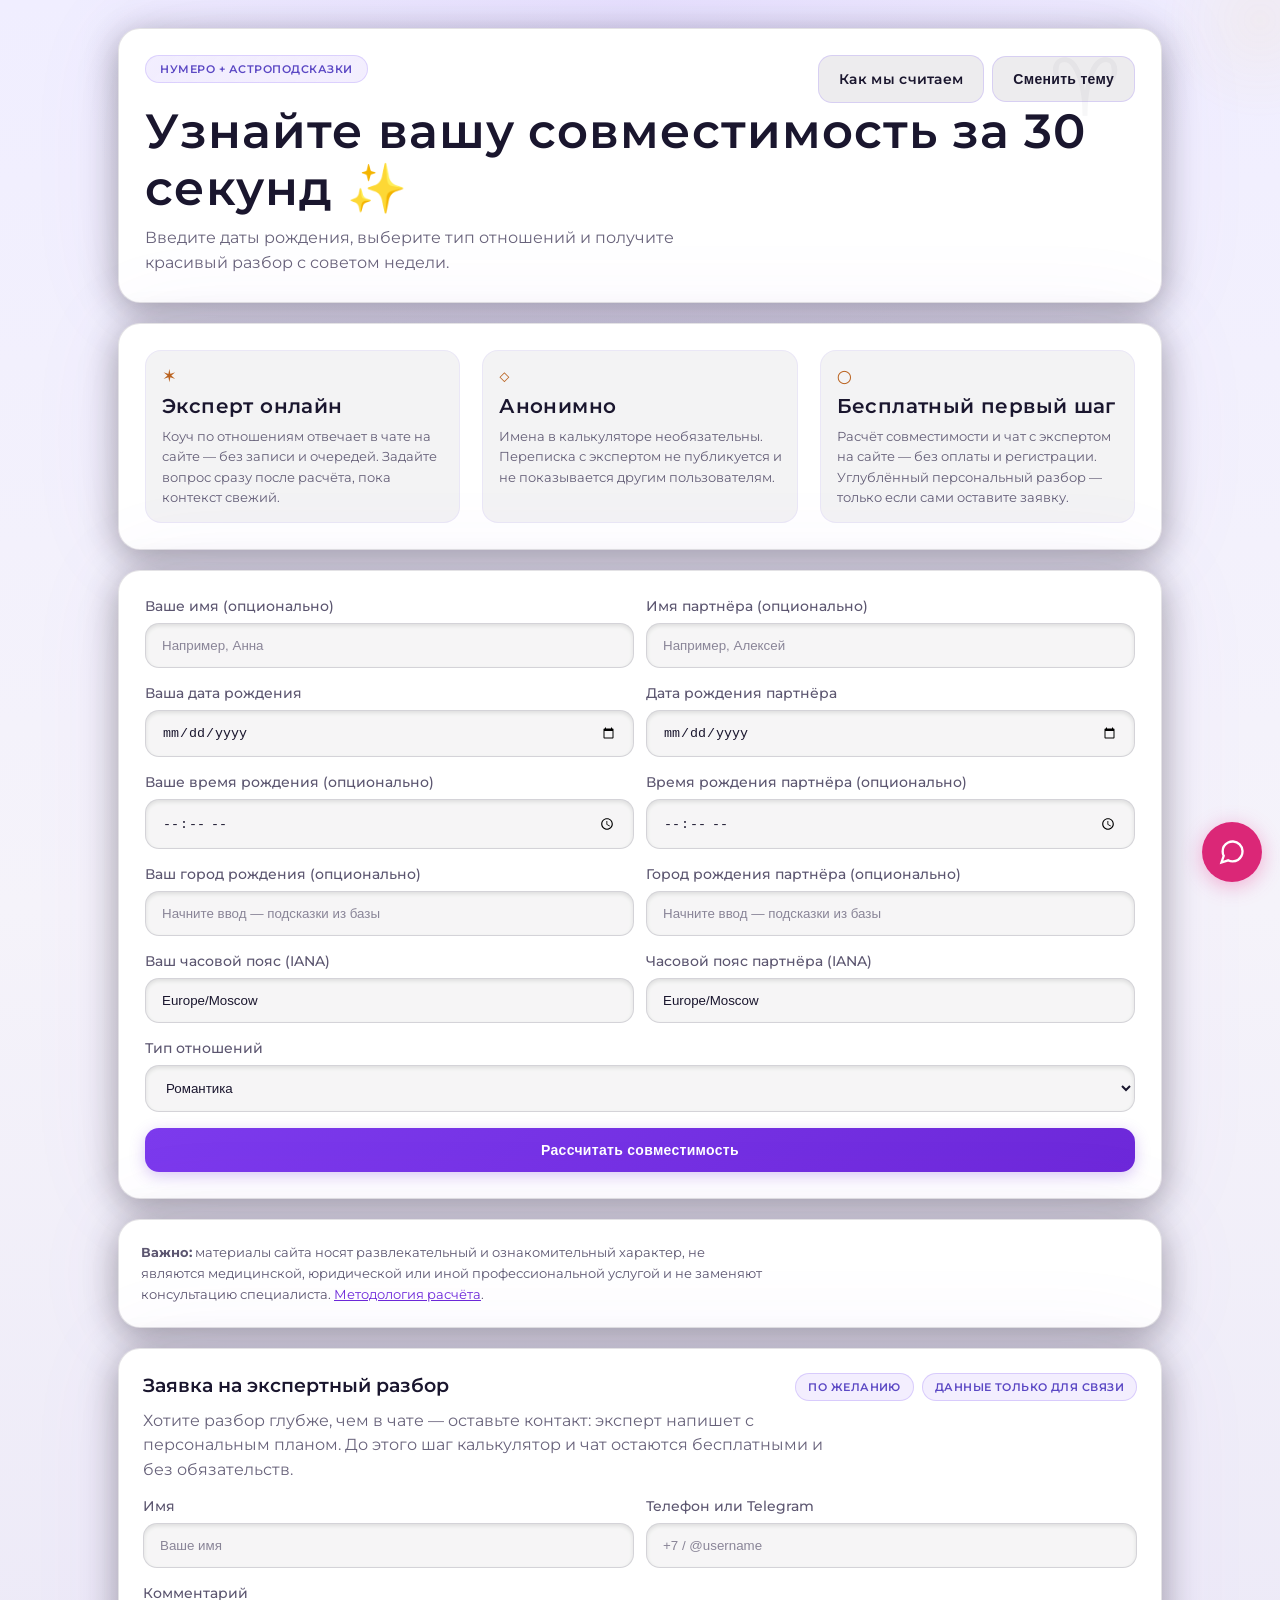
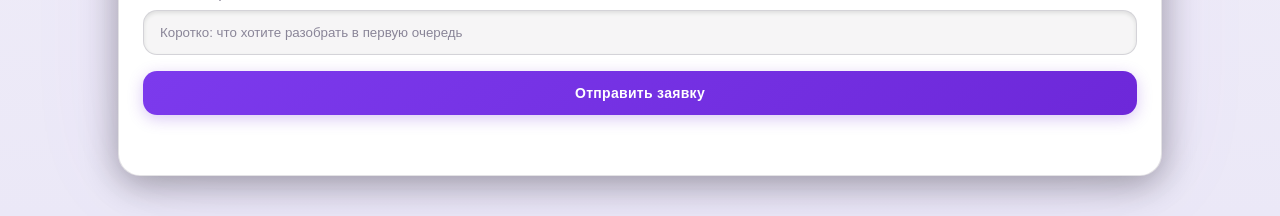
==== commit a8d9b243: "Fix0202" ====
--- a/index.html
+++ b/index.html
@@ -3,6 +3,38 @@
   <head>
     <meta charset="UTF-8" />
     <meta name="viewport" content="width=device-width, initial-scale=1.0" />
+    <!-- Yandex.Metrika counter -->
+    <script type="text/javascript">
+      (function (m, e, t, r, i, k, a) {
+        m[i] =
+          m[i] ||
+          function () {
+            (m[i].a = m[i].a || []).push(arguments);
+          };
+        m[i].l = 1 * new Date();
+        for (var j = 0; j < document.scripts.length; j++) {
+          if (document.scripts[j].src === r) {
+            return;
+          }
+        }
+        (k = e.createElement(t)),
+          (a = e.getElementsByTagName(t)[0]),
+          (k.async = 1),
+          (k.src = r),
+          a.parentNode.insertBefore(k, a);
+      })(window, document, "script", "https://mc.yandex.ru/metrika/tag.js?id=108719066", "ym");
+
+      ym(108719066, "init", {
+        ssr: true,
+        webvisor: true,
+        clickmap: true,
+        ecommerce: "dataLayer",
+        referrer: document.referrer,
+        url: location.href,
+        accurateTrackBounce: true,
+        trackLinks: true,
+      });
+    </script>
     <title>Калькулятор совместимости по дате рождения — астрология и нумерология</title>
     <meta
       name="description"
@@ -72,6 +104,12 @@
     <link rel="stylesheet" href="./styles.css" />
   </head>
   <body>
+    <noscript>
+      <div>
+        <img src="https://mc.yandex.ru/watch/108719066" style="position: absolute; left: -9999px" alt="" />
+      </div>
+    </noscript>
+    <!-- /Yandex.Metrika counter -->
     <canvas id="particles"></canvas>
     <div class="decor-stars" id="decorStars"></div>
     <div class="decor-moon"></div>
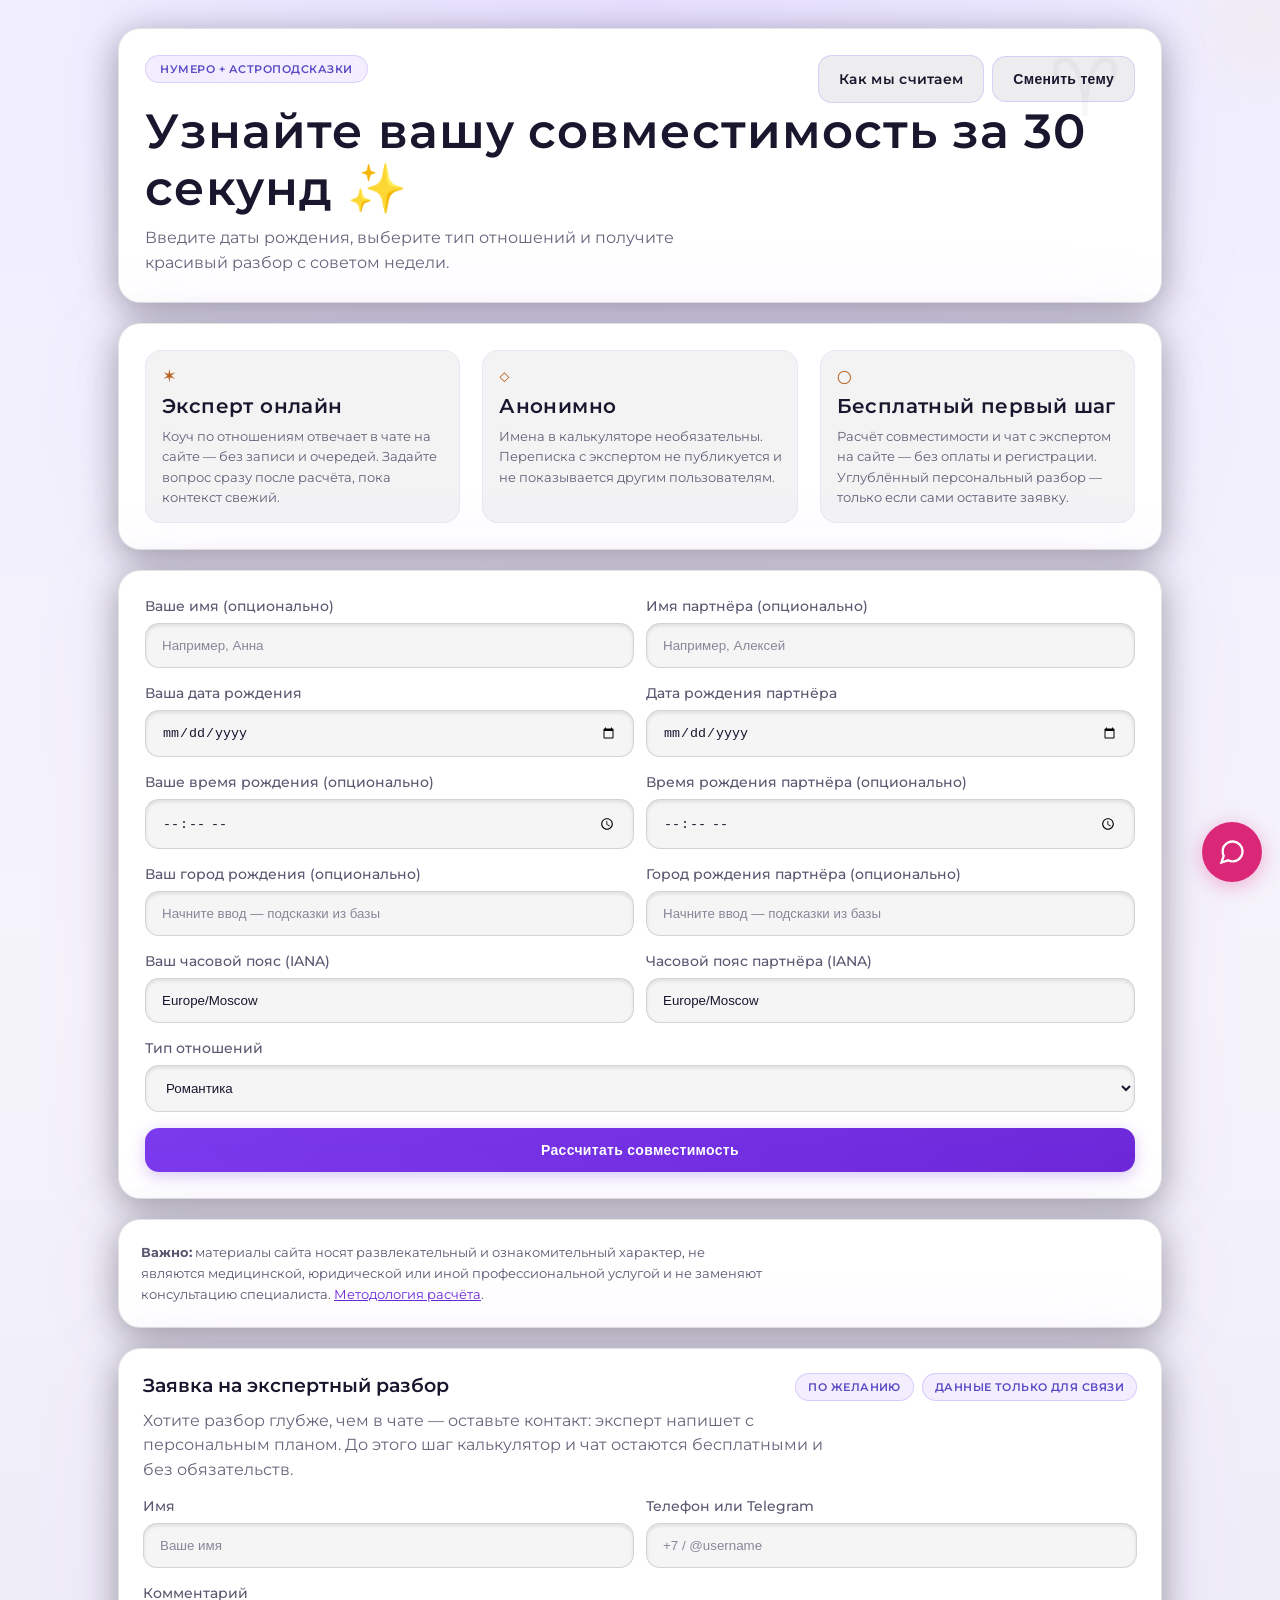
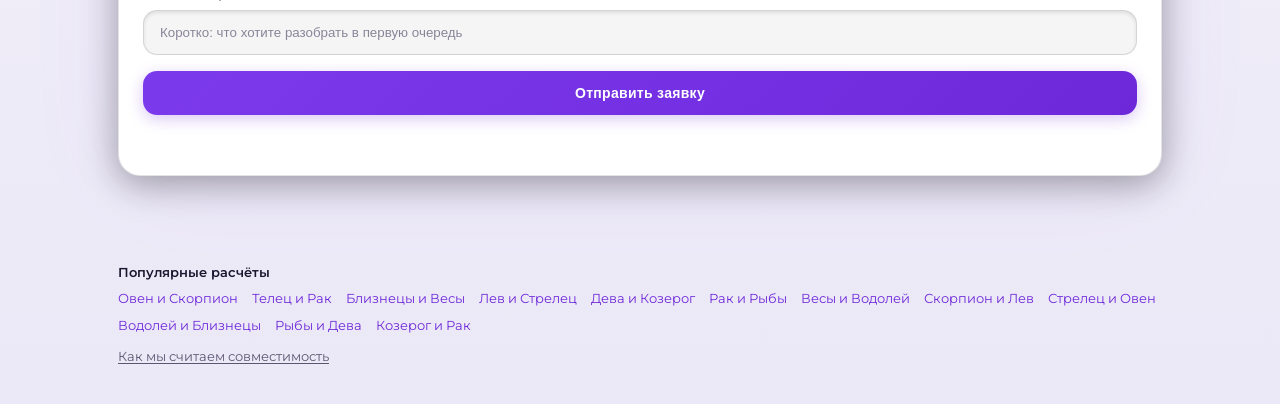
==== commit a1c492f5: "Fix0404" ====
--- a/index.html
+++ b/index.html
@@ -3,42 +3,12 @@
   <head>
     <meta charset="UTF-8" />
     <meta name="viewport" content="width=device-width, initial-scale=1.0" />
-    <!-- Yandex.Metrika counter -->
-    <script type="text/javascript">
-      (function (m, e, t, r, i, k, a) {
-        m[i] =
-          m[i] ||
-          function () {
-            (m[i].a = m[i].a || []).push(arguments);
-          };
-        m[i].l = 1 * new Date();
-        for (var j = 0; j < document.scripts.length; j++) {
-          if (document.scripts[j].src === r) {
-            return;
-          }
-        }
-        (k = e.createElement(t)),
-          (a = e.getElementsByTagName(t)[0]),
-          (k.async = 1),
-          (k.src = r),
-          a.parentNode.insertBefore(k, a);
-      })(window, document, "script", "https://mc.yandex.ru/metrika/tag.js?id=108719066", "ym");
-
-      ym(108719066, "init", {
-        ssr: true,
-        webvisor: true,
-        clickmap: true,
-        ecommerce: "dataLayer",
-        referrer: document.referrer,
-        url: location.href,
-        accurateTrackBounce: true,
-        trackLinks: true,
-      });
-    </script>
-    <title>Калькулятор совместимости по дате рождения — астрология и нумерология</title>
+    <link rel="preconnect" href="https://mc.yandex.ru" />
+    <title id="dynamic-title">Калькулятор совместимости по дате рождения | MagicLove</title>
     <meta
+      id="dynamic-desc"
       name="description"
-      content="Бесплатный расчёт совместимости пары: Swiss Ephemeris, аспекты планет, нумерология и китайский гороскоп. Совместимость по дате рождения онлайн."
+      content="Узнайте совместимость в любви и браке. Бесплатный расчёт по знакам зодиака, нумерологии и китайскому гороскопу."
     />
     <meta name="keywords" content="совместимость по дате рождения, синастрия онлайн, калькулятор совместимости, гороскоп совместимости, астрология пары" />
     <link rel="canonical" href="./index.html" />
@@ -104,6 +74,34 @@
     <link rel="stylesheet" href="./styles.css" />
   </head>
   <body>
+    <!-- Yandex.Metrika counter -->
+    <script type="text/javascript">
+      window.dataLayer = window.dataLayer || [];
+      (function (m, e, t, r, i, k, a) {
+        m[i] = m[i] || function () {
+          (m[i].a = m[i].a || []).push(arguments);
+        };
+        m[i].l = 1 * new Date();
+        for (var j = 0; j < document.scripts.length; j++) {
+          if (document.scripts[j].src === r) {
+            return;
+          }
+        }
+        k = e.createElement(t);
+        a = e.getElementsByTagName(t)[0];
+        k.async = 1;
+        k.src = r;
+        a.parentNode.insertBefore(k, a);
+      })(window, document, "script", "https://mc.yandex.ru/metrika/tag.js?id=108719066", "ym");
+      ym(108719066, "init", {
+        ssr: true,
+        webvisor: true,
+        clickmap: true,
+        ecommerce: "dataLayer",
+        accurateTrackBounce: true,
+        trackLinks: true,
+      });
+    </script>
     <noscript>
       <div>
         <img src="https://mc.yandex.ru/watch/108719066" style="position: absolute; left: -9999px" alt="" />
@@ -361,6 +359,16 @@
             Полный разбор у эксперта (заявка)
           </button>
         </div>
+        <div id="seo-text-block" class="seo-text-block hidden" aria-live="polite">
+          <h3 class="seo-text-block__title">Совместимость знаков: <span id="seo-h3-signs"></span></h3>
+          <div id="seo-text-collapsible" class="seo-text-collapsible">
+            <p id="seo-text-content" class="seo-text-content"></p>
+          </div>
+          <button type="button" id="toggle-seo-text" class="seo-text-toggle" aria-expanded="false">
+            Читать подробнее <span class="seo-text-toggle__icon" aria-hidden="true">▼</span>
+          </button>
+        </div>
+
         <p class="freemium-hint">
           Расчёт и карточка результата — бесплатно. Чат с экспертом на сайте — тоже без оплаты: можно уточнить сомнения
           и не уходить с пустыми руками. Углублённый разбор «под ключ» — по желанию, через заявку; PNG и печать для
@@ -448,6 +456,27 @@
       </div>
     </main>
 
+    <footer class="seo-footer no-print" aria-label="Популярные расчёты совместимости">
+      <p class="seo-footer__label">Популярные расчёты</p>
+      <nav class="seo-footer__links">
+        <a href="#sovmestimost/oven-i-skorpion">Овен и Скорпион</a>
+        <a href="#sovmestimost/telets-i-rak">Телец и Рак</a>
+        <a href="#sovmestimost/bliznecy-i-vesy">Близнецы и Весы</a>
+        <a href="#sovmestimost/lev-i-strelec">Лев и Стрелец</a>
+        <a href="#sovmestimost/deva-i-kozerog">Дева и Козерог</a>
+        <a href="#sovmestimost/rak-i-ryby">Рак и Рыбы</a>
+        <a href="#sovmestimost/vesy-i-vodoley">Весы и Водолей</a>
+        <a href="#sovmestimost/skorpion-i-lev">Скорпион и Лев</a>
+        <a href="#sovmestimost/strelec-i-oven">Стрелец и Овен</a>
+        <a href="#sovmestimost/vodoley-i-bliznecy">Водолей и Близнецы</a>
+        <a href="#sovmestimost/ryby-i-deva">Рыбы и Дева</a>
+        <a href="#sovmestimost/kozerog-i-rak">Козерог и Рак</a>
+      </nav>
+      <p class="seo-footer__extra">
+        <a href="./methodology.html">Как мы считаем совместимость</a>
+      </p>
+    </footer>
+
     <script src="./script.js"></script>
   </body>
 </html>
--- a/styles.css
+++ b/styles.css
@@ -1445,3 +1445,98 @@
   text-align: center;
   padding: 24px;
 }
+
+/* SEO: текст под результатом и футер перелинковки */
+.seo-text-block {
+  margin-top: clamp(20px, 3vw, 28px);
+  padding-top: clamp(16px, 2.5vw, 22px);
+  border-top: 1px solid var(--card-border);
+  text-align: start;
+}
+
+.seo-text-block__title {
+  font-size: 1.05rem;
+  font-weight: 600;
+  margin: 0 0 10px;
+  color: var(--text);
+}
+
+.seo-text-collapsible {
+  max-height: 4.6em;
+  overflow: hidden;
+  transition: max-height 0.35s ease;
+}
+
+.seo-text-collapsible.seo-text-collapsible--expanded {
+  max-height: 80rem;
+}
+
+.seo-text-content {
+  margin: 0;
+  font-size: 14px;
+  line-height: 1.55;
+  color: var(--muted);
+}
+
+.seo-text-toggle {
+  margin-top: 12px;
+  padding: 0;
+  background: none;
+  border: none;
+  font: inherit;
+  font-size: 14px;
+  font-weight: 600;
+  color: var(--violet);
+  cursor: pointer;
+  text-decoration: underline;
+  text-underline-offset: 3px;
+}
+
+.seo-text-toggle:hover {
+  color: var(--accent);
+}
+
+.seo-footer {
+  max-width: 1100px;
+  margin: clamp(28px, 4vw, 48px) auto clamp(24px, 4vw, 40px);
+  padding: 0 var(--space-page);
+  font-size: 13px;
+  color: var(--muted);
+  text-align: start;
+}
+
+.seo-footer__label {
+  margin: 0 0 10px;
+  font-weight: 600;
+  color: var(--text);
+}
+
+.seo-footer__links {
+  display: flex;
+  flex-wrap: wrap;
+  gap: 10px 14px;
+}
+
+.seo-footer__links a {
+  color: var(--violet);
+  text-decoration: none;
+  border-bottom: 1px solid transparent;
+}
+
+.seo-footer__links a:hover {
+  border-bottom-color: currentColor;
+}
+
+.seo-footer__extra {
+  margin: 14px 0 0;
+}
+
+.seo-footer__extra a {
+  color: var(--muted);
+  text-decoration: underline;
+  text-underline-offset: 2px;
+}
+
+.seo-footer__extra a:hover {
+  color: var(--text);
+}
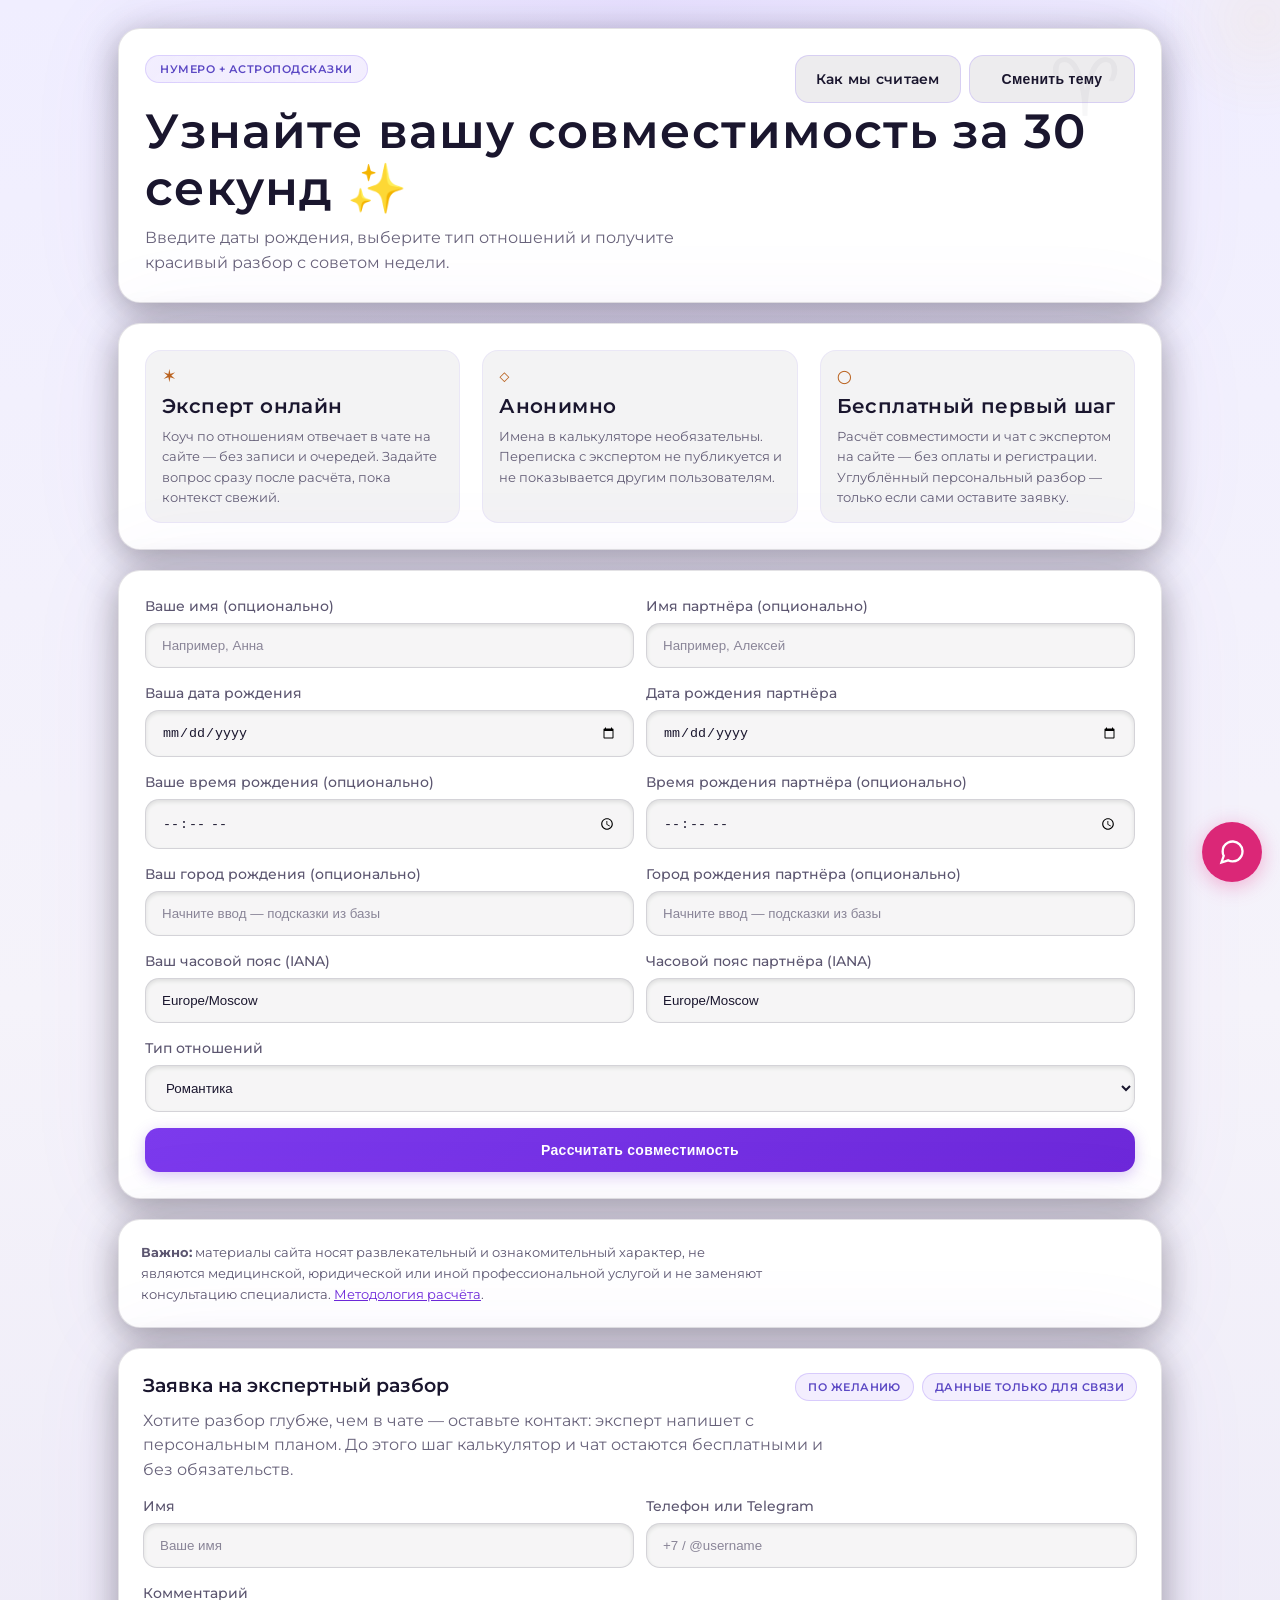
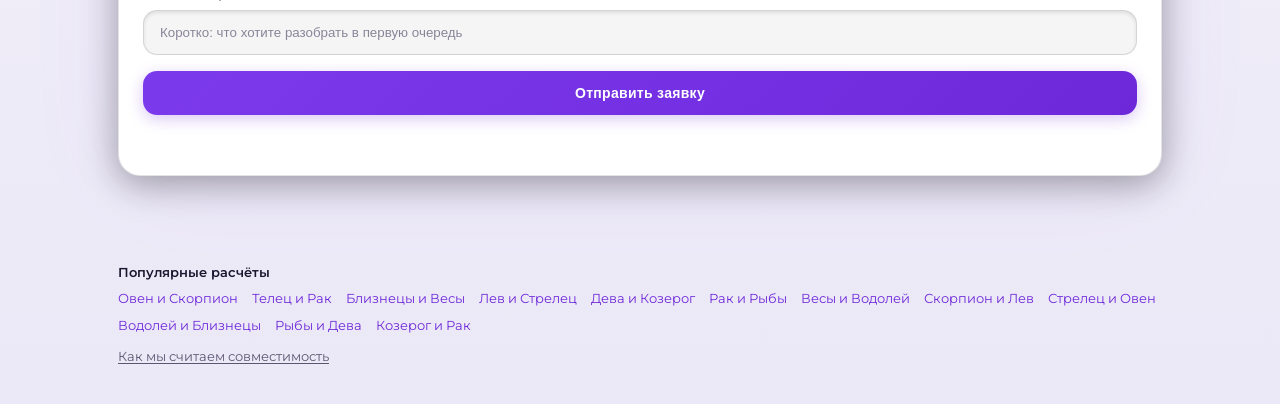
==== commit 72ea2394: "Fix89" ====
--- a/index.html
+++ b/index.html
@@ -365,7 +365,8 @@
             <p id="seo-text-content" class="seo-text-content"></p>
           </div>
           <button type="button" id="toggle-seo-text" class="seo-text-toggle" aria-expanded="false">
-            Читать подробнее <span class="seo-text-toggle__icon" aria-hidden="true">▼</span>
+            <span class="seo-text-toggle__label">Читать подробнее</span>
+            <span class="seo-text-toggle__icon" aria-hidden="true">▼</span>
           </button>
         </div>
 
--- a/styles.css
+++ b/styles.css
@@ -406,21 +406,27 @@
 }
 
 .hero-actions {
-  display: flex;
+  display: grid;
+  grid-template-columns: repeat(2, minmax(0, 1fr));
   gap: 8px;
-  flex-wrap: wrap;
-  align-items: center;
-  justify-content: flex-end;
+  align-items: stretch;
+  justify-items: stretch;
+  min-width: min(100%, 320px);
 }
 
 .hero-actions .btn {
   text-decoration: none;
   display: inline-flex;
   align-items: center;
+  justify-content: center;
+  text-align: center;
+  min-height: 44px;
+  width: 100%;
+  white-space: normal;
 }
 
 .theme-toggle {
-  white-space: nowrap;
+  white-space: normal;
 }
 
 .city-field {
@@ -1022,15 +1028,12 @@
   }
 
   .hero-actions {
-    justify-content: stretch;
     width: 100%;
+    min-width: 0;
   }
 
   .hero-actions .btn {
-    flex: 1;
-    justify-content: center;
     min-height: 44px;
-    text-align: center;
   }
 
   .chart-wrap {
@@ -1462,13 +1465,13 @@
 }
 
 .seo-text-collapsible {
-  max-height: 4.6em;
-  overflow: hidden;
-  transition: max-height 0.35s ease;
+  display: none;
+  margin-top: 0;
 }
 
 .seo-text-collapsible.seo-text-collapsible--expanded {
-  max-height: 80rem;
+  display: block;
+  margin-top: 8px;
 }
 
 .seo-text-content {
@@ -1490,6 +1493,10 @@
   cursor: pointer;
   text-decoration: underline;
   text-underline-offset: 3px;
+  display: inline-flex;
+  align-items: center;
+  gap: 6px;
+  flex-wrap: wrap;
 }
 
 .seo-text-toggle:hover {
